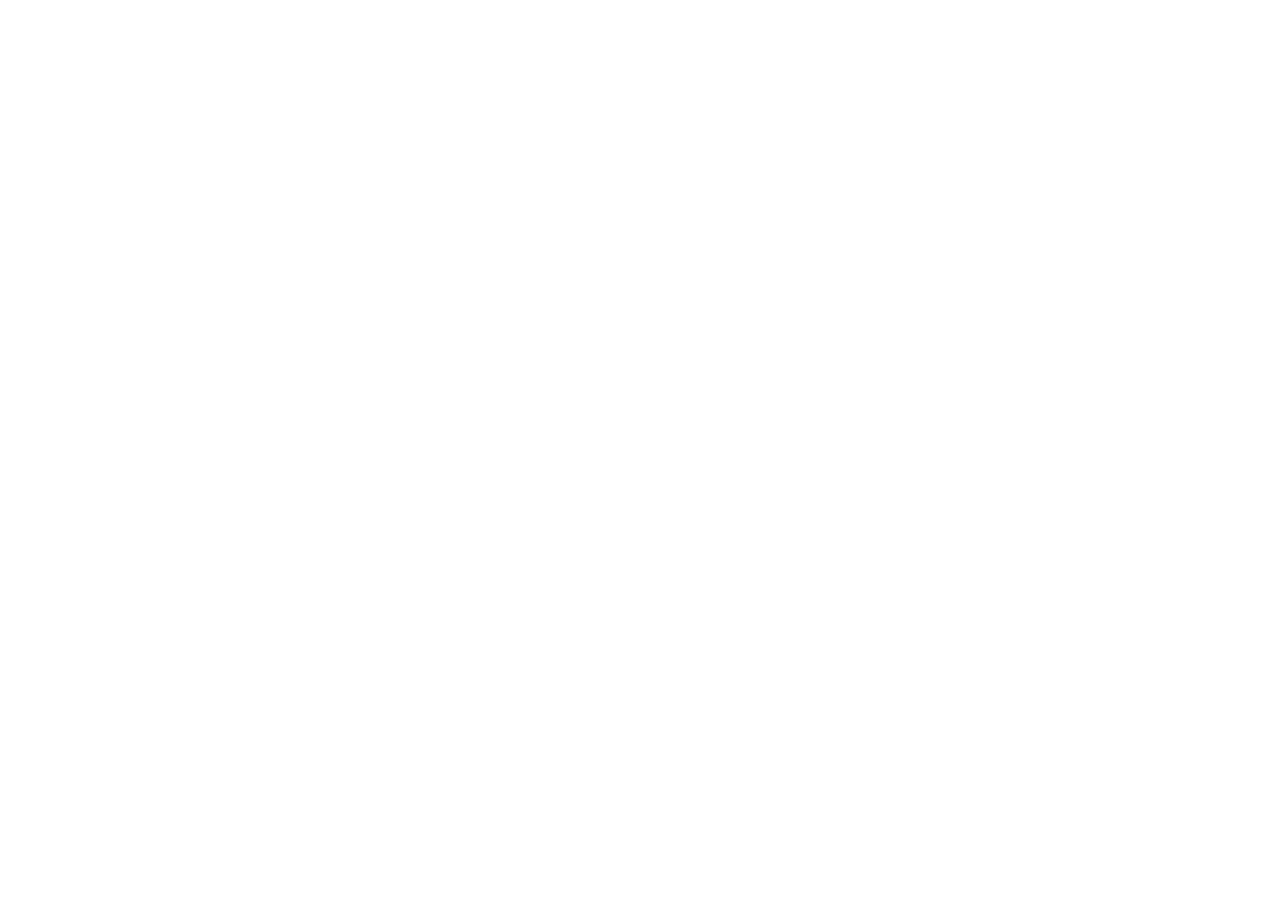
==== index.html @ 98d0793f "README.md edited" ====
<!DOCTYPE html>
<html lang="en">
<head>
    <meta charset="UTF-8">
    <meta name="viewport" content="width=device-width, initial-scale=1.0">
    <title>Document</title>
</head>
<body>
    
</body>
</html>
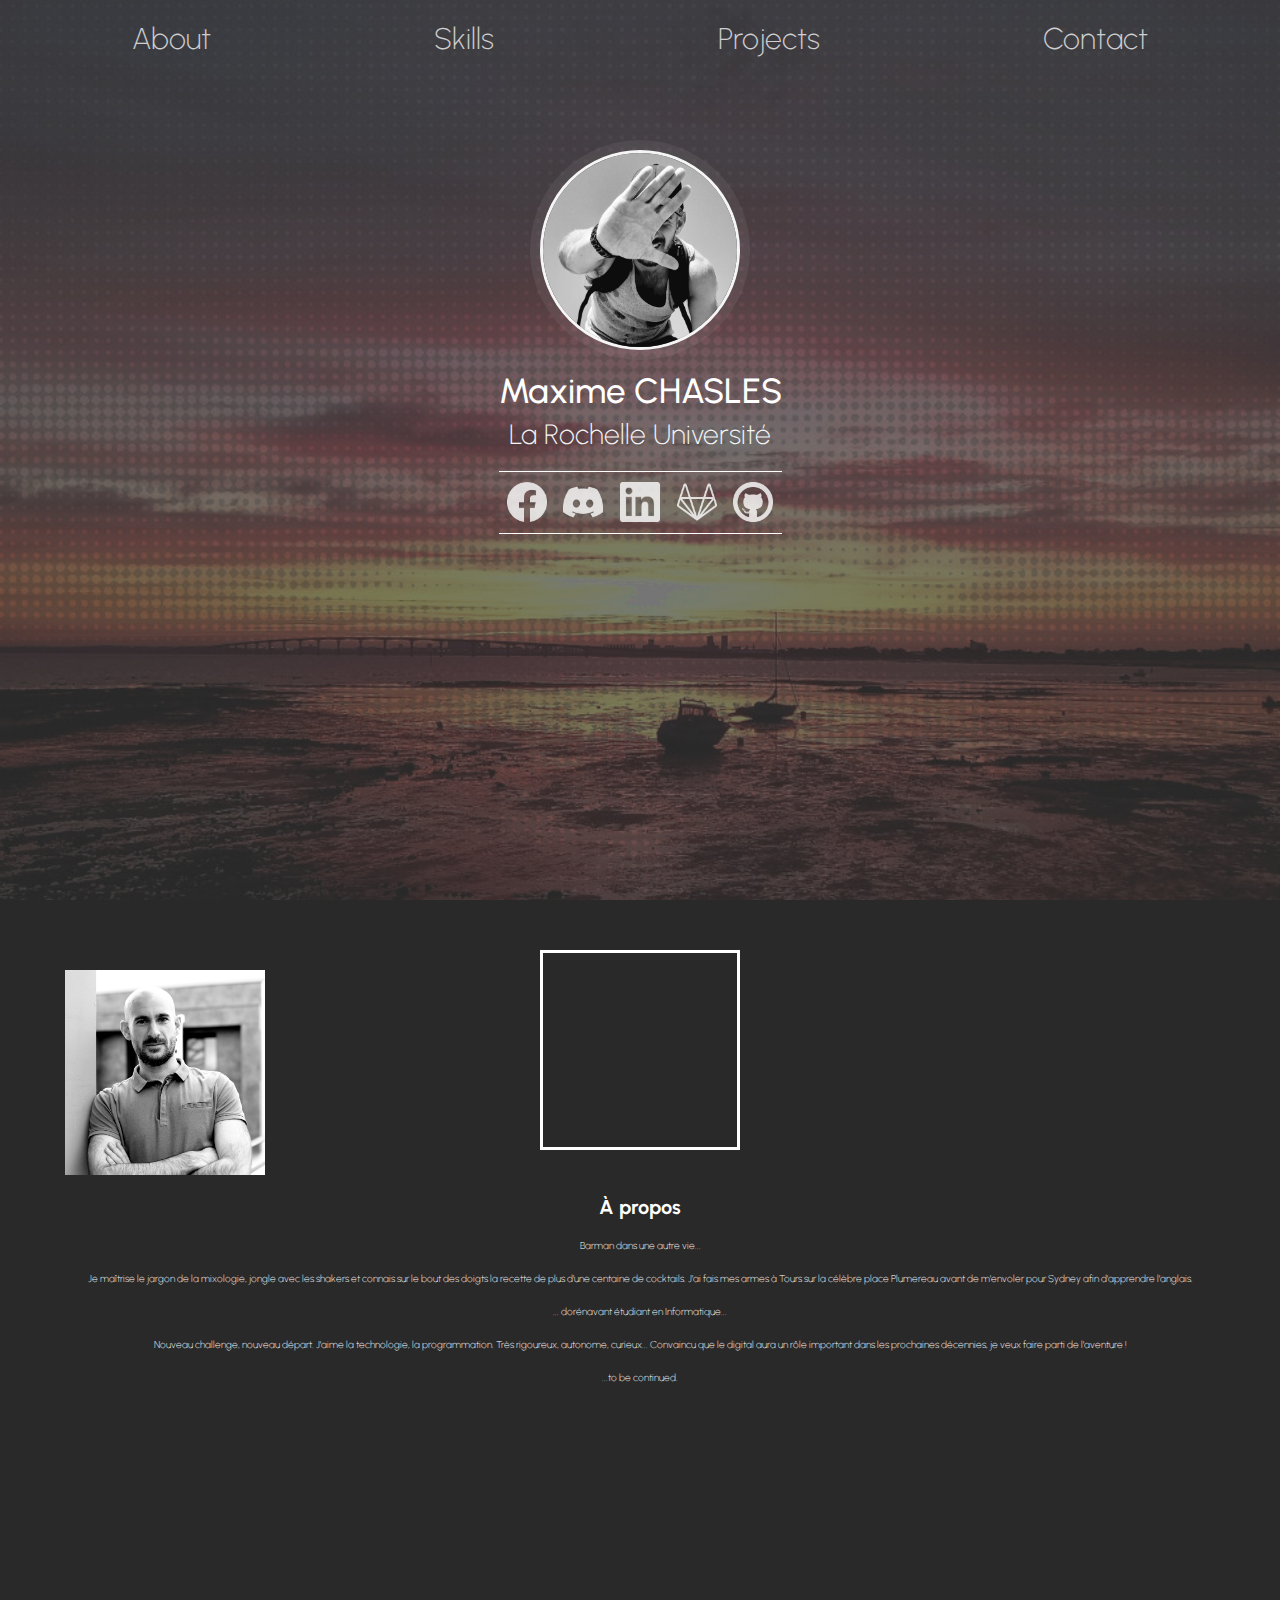
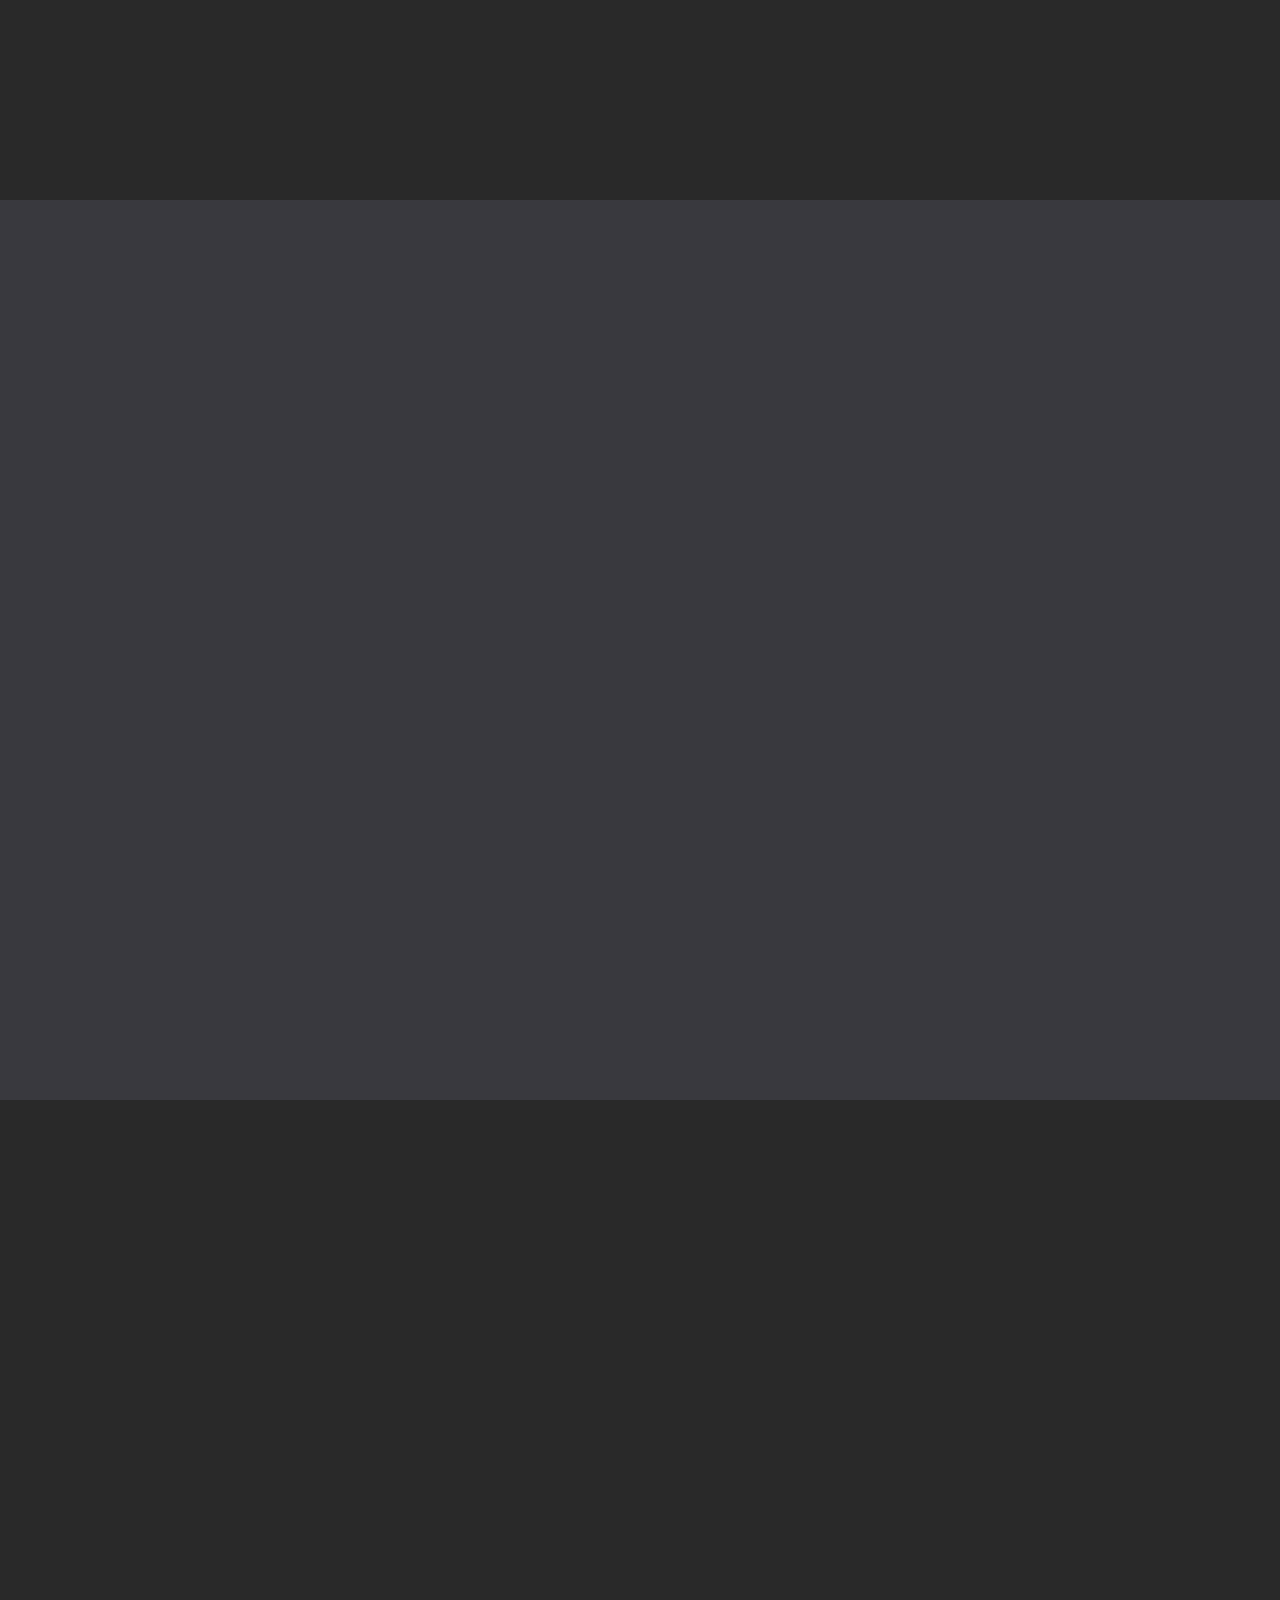
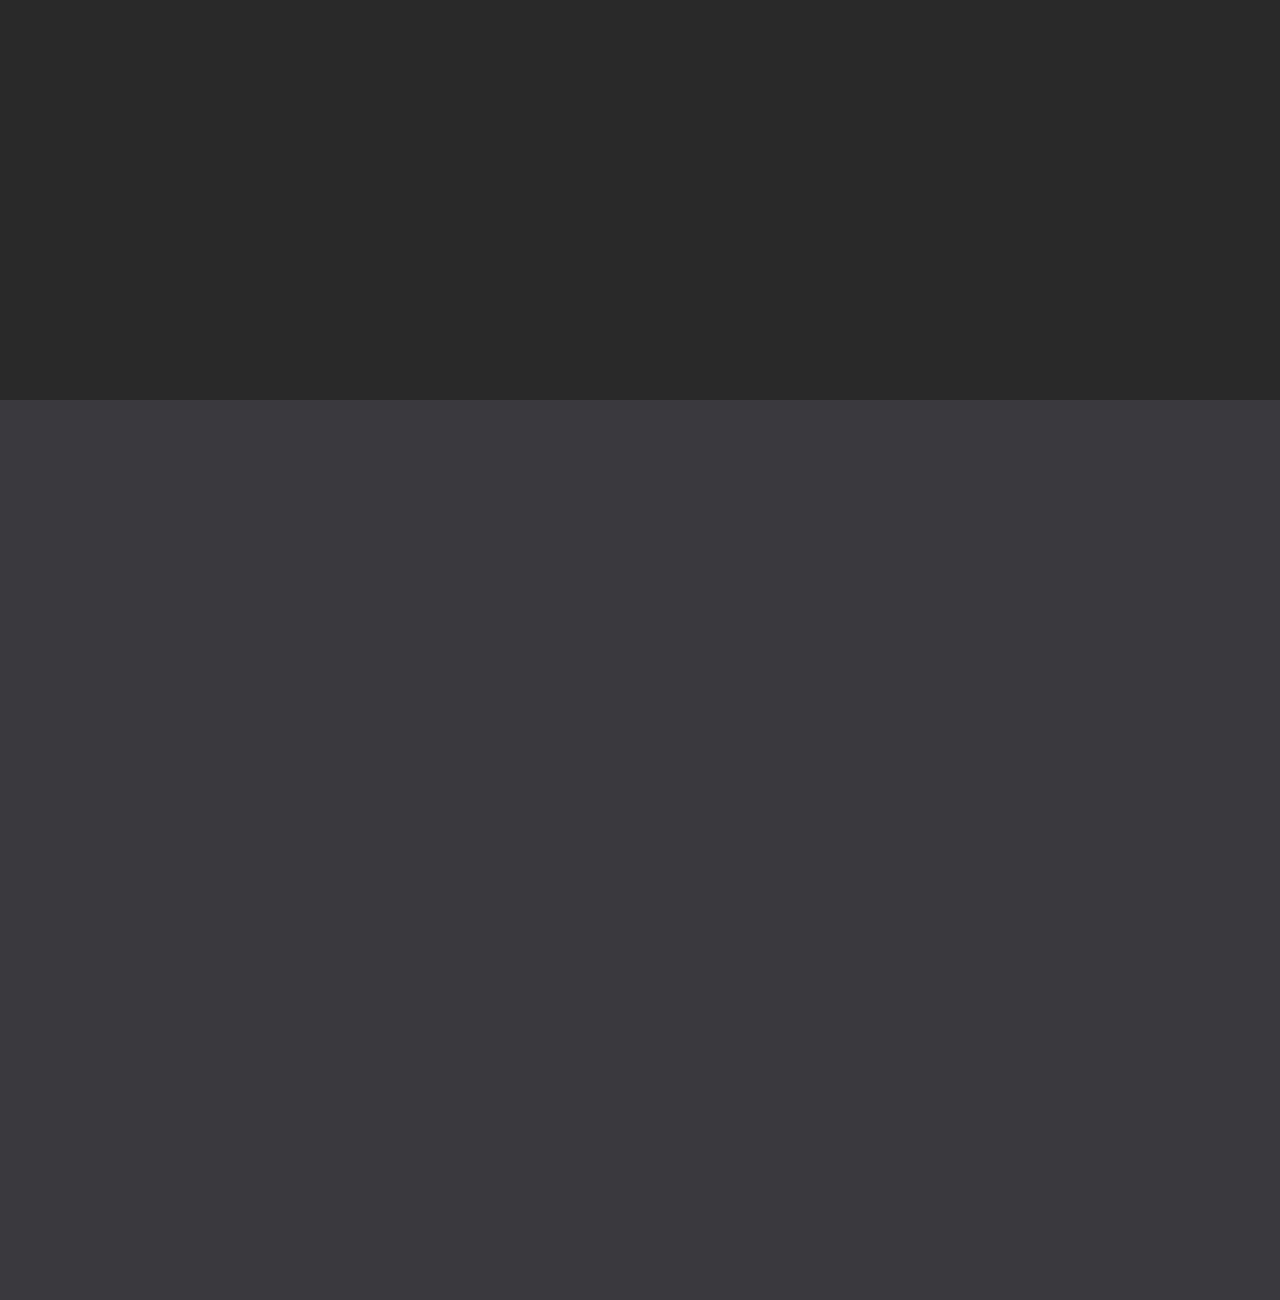
==== commit ca8cf010: "start building" ====
--- a/index.html
+++ b/index.html
@@ -3,9 +3,70 @@
 <head>
     <meta charset="UTF-8">
     <meta name="viewport" content="width=device-width, initial-scale=1.0">
-    <title>Document</title>
+    <title>Maxime Chasles</title>
+
+    <link rel="stylesheet" href="./css/main.css">
+    <link rel="stylesheet" href="./css/responsive.css">
+    <script src="./js/main.js" defer></script>
+
 </head>
 <body>
+
+    <nav class="main_menu">
+
+        <img class="burger" src="../img/jpg/menu_40dp_FILL0_wght200_GRAD200_opsz40.png" alt="">
+        <ul class="main_menu_links">
+            <li class="home"><a class="main_menu_link" href="/">Home</a></li>
+            <li><a class="main_menu_link" href="/">About</a></li>
+            <li><a class="main_menu_link" href="/">Skills</a></li>
+            <li><a class="main_menu_link" href="/">Projects</a></li>
+            <li><a class="main_menu_link" href="/">Contact</a></li>
+        </ul>
+
+    </nav>
+
+    <header id="cover" class="page">
+
+        <article class="my_card">
+            <img class="profile_img" src="./img/jpg/moutains.jpg" alt="">
+            <div class="my_card__body">
+                <h1 class="my_card__name">Maxime CHASLES</h1>
+                <h2 class="my_card__slogan" >La Rochelle Université</h2>
+                <ul class="my_card__links">
+                    <li><a class="my_card__link" href="/"><img src="./img/png/facebook.png" alt=""></a></li>
+                    <li><a class="my_card__link" href="/"><img src="./img/png/discord.png" alt=""></a></li>
+                    <li><a class="my_card__link" href="/"><img src="./img/png/linkedin.png" alt=""></a></li>
+                    <li><a class="my_card__link" href="/"><img src="./img/png/gitlab.png" alt=""></a></li>
+                    <li><a class="my_card__link" href="/"><img src="./img/png/github.png" alt=""></a></li>
+                </ul>
+            </div>
+        </article>
+
+    </header>
+
+    <main>
+        <section id="about" class="page">
+
+            <article class="about__body">
+                <div class="about__img-border"></div>
+                <img class="about_img" src="./img/jpg/portrait.jpg" alt="">
+                <h2 class="about__title">À propos</h2>
+                    <p class="about__bio">Barman dans une autre vie...</p>
+                    <p class="about__bio">Je maîtrise le jargon de la mixologie, jongle avec les shakers et connais sur le bout des doigts la recette de plus d'une centaine de cocktails. J'ai fais mes armes à Tours sur la célèbre place Plumereau avant de m'envoler pour Sydney afin d'apprendre l'anglais.</p>
+                    <p class="about__bio">... dorénavant étudiant en Informatique...</p>
+                    <p class="about__bio">Nouveau challenge, nouveau départ. J'aime la technologie, la programmation. Très rigoureux, autonome, curieux... Convaincu que le digital aura un rôle important dans les prochaines décennies, je veux faire parti de l'aventure !</p>
+                    <p class="about__bio">...to be continued.</p>
+                </article>
+
+
+        </section>
+        <section id="skills" class="page"></section>
+        <section id="projects" class="page"></section>
+        <section id="contact" class="page"></section>
+    </main>
+    <footer class="main_footer">
+
+    </footer>
     
 </body>
 </html>--- a/css/main.css
+++ b/css/main.css
@@ -0,0 +1,197 @@
+@import url('https://fonts.googleapis.com/css2?family=Outfit:wght@100..900&family=Yarndings+12&family=Urbanist:ital,wght@0,100..900;1,100..900&display=swap');
+
+
+
+/*** GENERAL RULES ***/
+
+:root {
+    --color-bg-1: #39393E;
+    --color-bg-2: #292929;
+
+    --color-3: #756A63;
+    --color-4: #714448;
+    --color-5: #754D3F;
+}
+
+*, ::before, ::after {
+    margin: 0;
+    padding: 0;
+    box-sizing: border-box;
+    font-size: 62.5%;
+}
+
+li {
+    list-style-type: none;
+}
+
+a {
+    text-decoration: none;
+}
+
+.page {
+    height: 100vh;
+    width: 100%;
+}
+
+.page:nth-child(2n) {
+    background-color: var(--color-bg-1);
+}
+
+.page:nth-child(2n + 1) {
+    background-color: var(--color-bg-2);
+}
+
+/*** MENU ***/
+
+.main_menu {
+    z-index: 4;
+    position: fixed;
+    top: 0;
+    width: 100%;
+}
+
+.burger {
+    display: block;
+    right: 2rem;
+    z-index: 5;
+    position: absolute;
+    width: 4rem;
+}
+
+.main_menu_links {  
+    display: flex;
+    align-items: center;
+    justify-content: center;
+    flex-direction: column;
+    transform: translateY(100%);
+    height: 100dvh;
+    background-color: #000000e4;
+}
+
+.main_menu_links li {
+    margin-bottom: 1.5rem;
+}
+
+.main_menu_link {
+    font-family: 'Urbanist';
+    font-size: 5rem;
+    font-weight: 300;
+    color: white;
+    padding: 0 1rem;  
+}
+
+
+
+/*** COVER ***/
+
+#cover {
+    background-image: url(../img/jpg/bg3.jpg);
+    background-repeat: no-repeat;
+    background-size: cover;
+    background-position: center;   
+}
+
+.my_card {
+    display: flex;
+    flex-direction: column;
+    align-items: center;
+    justify-content: center;
+    padding: 5rem 2rem;
+}
+
+.my_card__body {
+    display: flex;
+    flex-direction: column;
+    align-items: center;
+    padding: 2rem;
+}
+
+.profile_img {
+    width: 15rem;
+    border-radius: 50%;
+    border: 3px solid rgb(245, 245, 245);
+    outline: 10px solid rgba(255, 255, 255, 0.063) ; 
+}
+
+.my_card__name {
+    font-family: 'Urbanist';
+    font-size: 2.5rem;
+    font-weight: 500;
+    color: white;
+    margin-bottom: 0.5rem;
+}
+
+.my_card__slogan {
+    font-family: 'Urbanist';
+    font-size: 2rem;
+    font-weight: 200;
+    color: rgb(245, 245, 245);
+
+}
+
+.my_card__links {
+    z-index: 0;
+    display: flex;
+    justify-content: space-around;
+    width: 100%;
+    border-top: 1px solid white;
+    border-bottom: 1px solid white;
+    margin: 2rem;
+    padding: 1rem 0;
+}
+
+.my_card__link img {
+    height: 3rem;
+    width: 3rem;
+    transition: all 0.3s ease-in-out;
+    opacity: 0.8;
+}
+
+.my_card__link img:hover {
+    transform: scale(1.2);
+    opacity: 1;
+    transition: all 0.3s ease-in-out;
+}
+
+/*** ABOUT ***/
+
+.about__body {
+    display: flex;
+    flex-direction: column;
+    align-items: center;
+    position: relative;
+    width: 100%;
+    padding: 5rem 3rem;
+    max-height: 100vh;
+}
+
+.about_img {
+    z-index: 1;
+    width: 20rem;
+    margin: 2rem 0 2rem 3.5rem;
+    align-self: flex-start;
+}
+
+.about__img-border {
+    position: absolute;
+    width: 20rem;
+    height: 20rem;
+    border: 3px solid white;
+}
+
+.about__title {
+    color: white;
+    font-family: 'Urbanist';
+    font-size: 2rem;
+    margin-bottom: 2rem;
+   
+}
+
+.about__bio {
+    color: white;
+    font-family: 'Urbanist';
+    font-size: 1rem;
+    font-weight: 200;
+    text-align: justify;
+    margin-bottom: 2rem;
+}--- a/css/responsive.css
+++ b/css/responsive.css
@@ -0,0 +1,118 @@
+/**
+ * Mobile M
+ */
+@media screen and (min-width: 375px) {
+    
+}
+
+/**
+ * Tablette
+ */
+@media screen and (min-width: 768px) {
+
+    /** MENU **/
+
+    .burger {
+        /* right: 2.5rem;
+        width: 5rem; */
+        display: none;
+    }
+
+    .main_menu_link {
+        /* font-size: 6rem; */
+        font-size: 3rem;
+    }
+
+    /** COVER **/
+
+    .profile_img {
+        width: 17.5rem;
+    }
+
+    .my_card__name {
+        font-size: 3rem;
+    }
+
+    .my_card__slogan {
+        font-size: 2.4rem;
+    }
+
+    .my_card__link img {
+        height: 3.5rem;
+        width: 3.5rem;
+    }
+}
+
+/**
+ * Ordinateur portable
+ */
+@media screen and (min-width: 1024px) {
+
+    /** MENU **/
+
+    .main_menu {
+        position: absolute;
+    }
+
+    .burger {
+        /* right: 3rem;
+        width: 6rem; */
+        display: none;
+    }
+
+    .main_menu_links { 
+        transform: translateY(0%);
+        justify-content: space-around;
+        flex-direction: row;
+        height: unset;
+        background-color: transparent;
+        margin: 2rem;
+    }
+
+    .main_menu_links li {
+
+    }
+
+    .main_menu_links .home {
+        display: none;
+    }
+
+    .main_menu_link {
+        /* font-size: 7.5rem; */
+        border-bottom: 1px solid rgba(255, 255, 255, 0);
+        font-weight: 200;
+        opacity: 0.75;
+        font-size: 3rem;
+        transition: all ease-in-out 0.2s;
+    }
+
+    .main_menu_link:hover {
+        border-bottom: 1px solid white;
+
+        opacity: 1;
+        transition: all ease-in-out 0.2s;
+    }
+
+    /** COVER **/
+
+    .my_card {
+        padding: 15rem 2rem;
+    }
+
+    .profile_img {
+        width: 20rem;
+    }
+
+    .my_card__name {
+        font-size: 3.5rem;
+    }
+
+    .my_card__slogan {
+        font-size: 2.8rem;
+    }
+    
+    .my_card__link img {
+        height: 4rem;
+        width: 4rem;
+    }
+}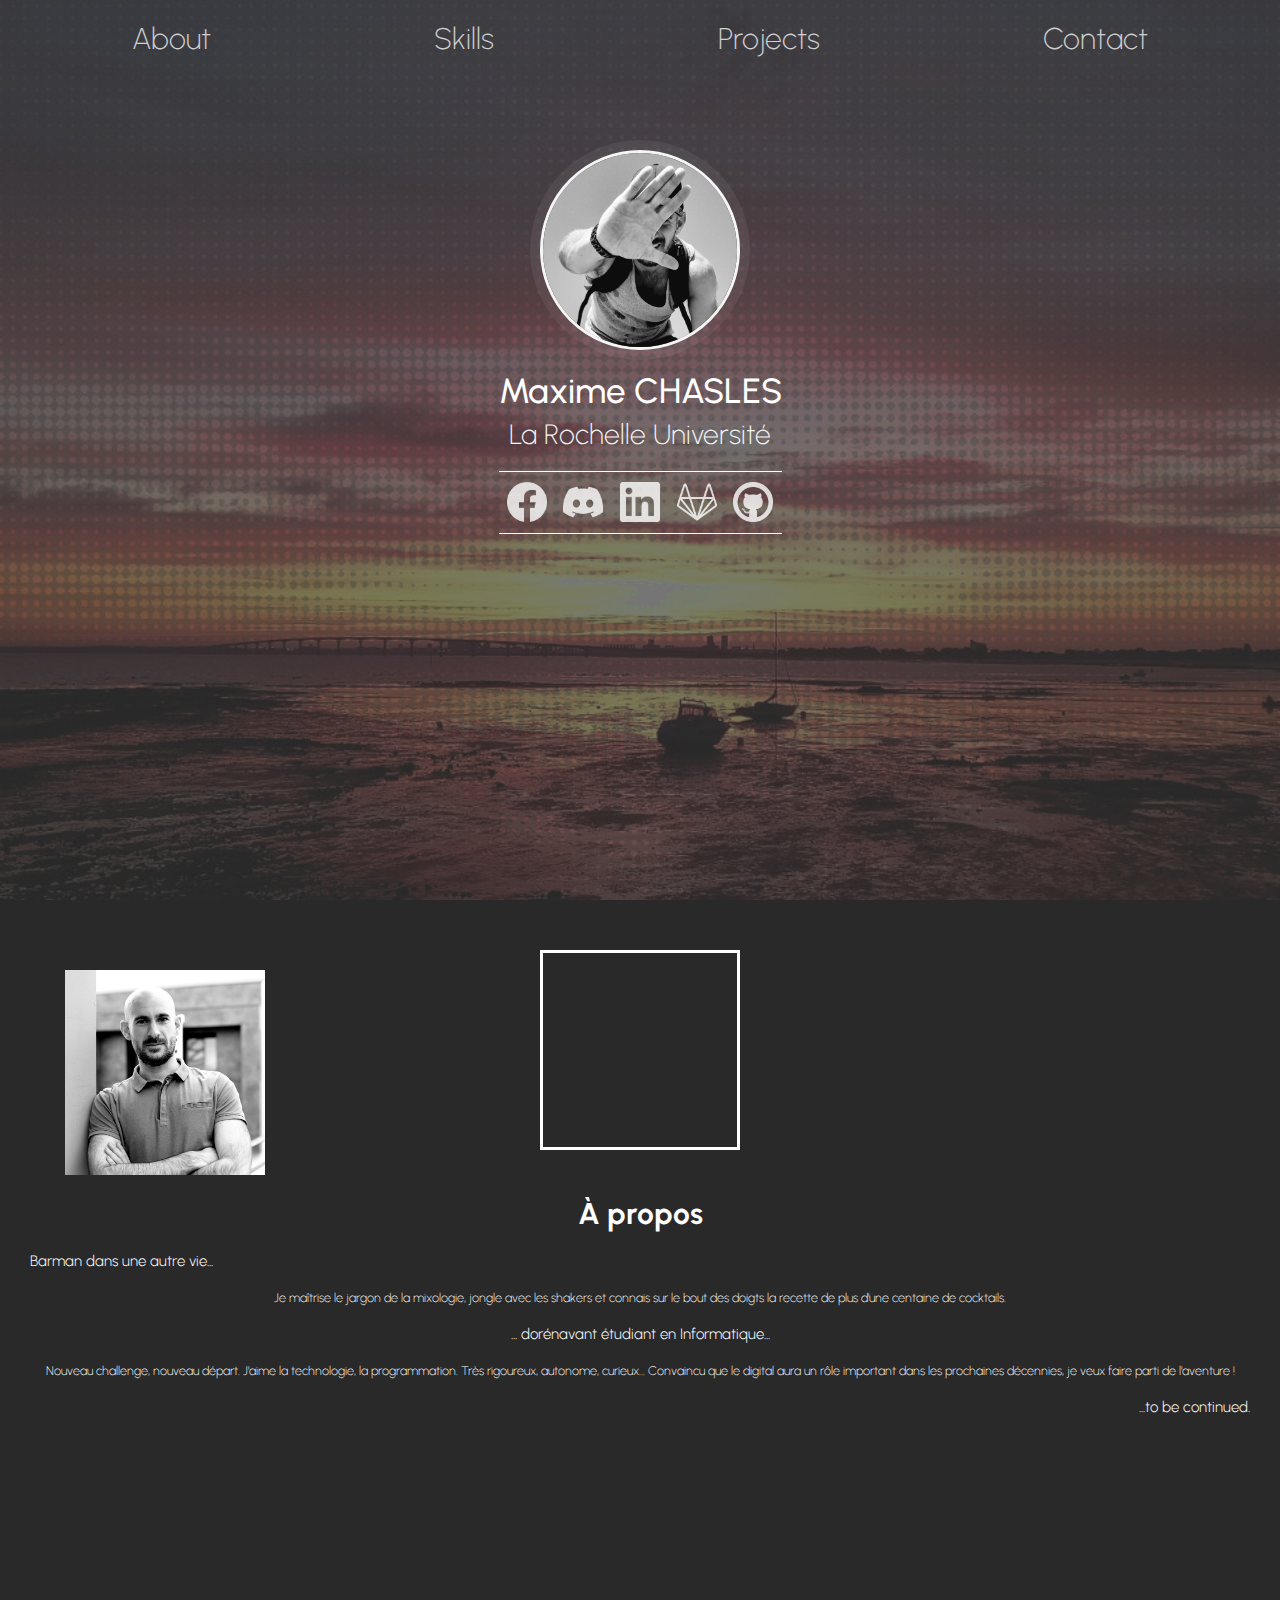
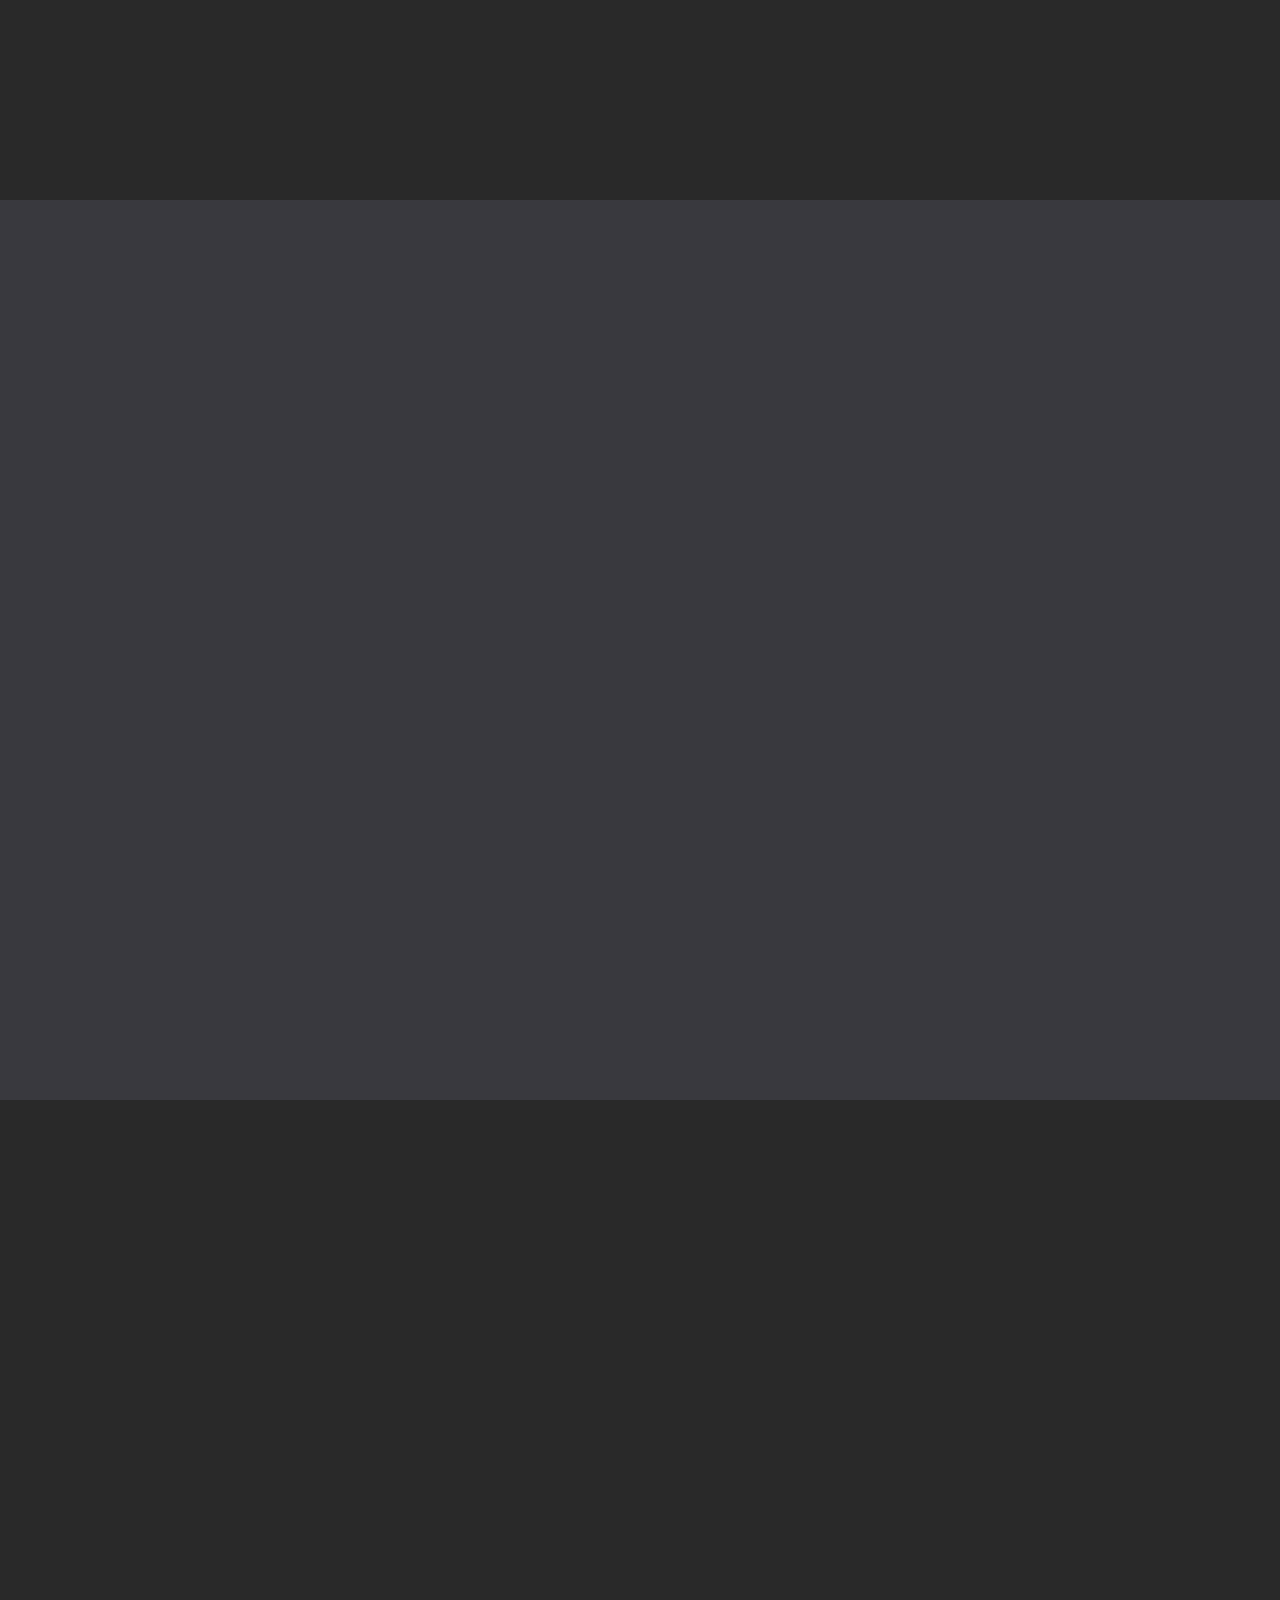
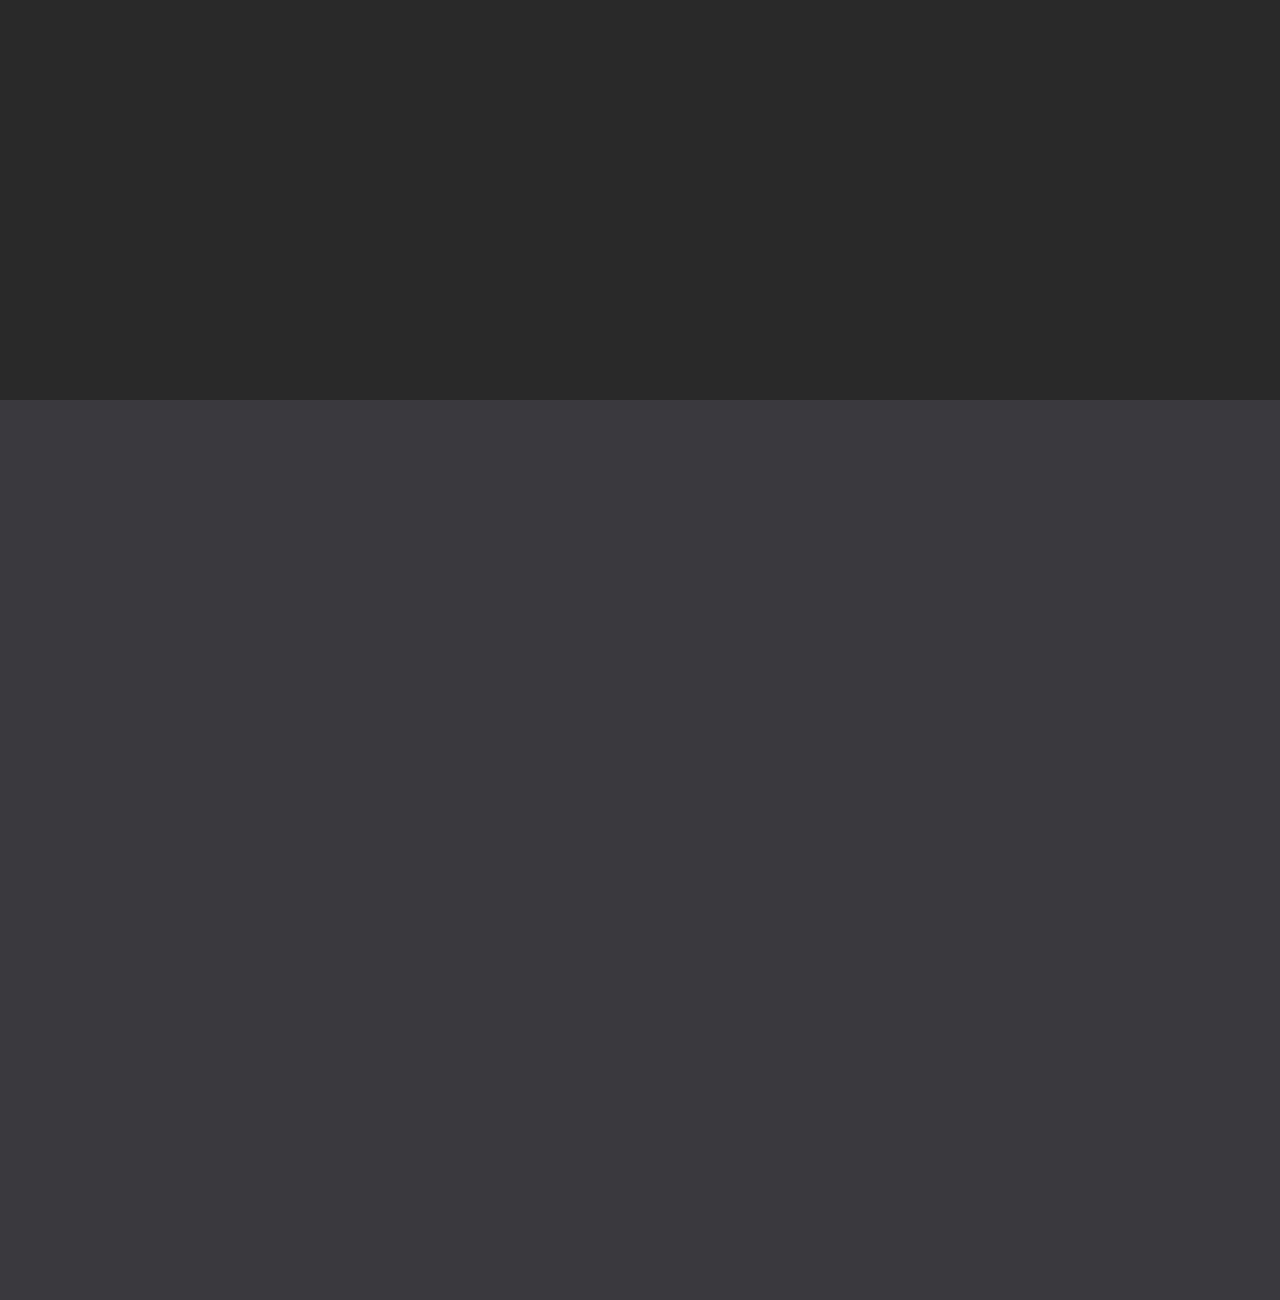
==== commit b7d7d119: "mobile --about" ====
--- a/index.html
+++ b/index.html
@@ -51,11 +51,11 @@
                 <div class="about__img-border"></div>
                 <img class="about_img" src="./img/jpg/portrait.jpg" alt="">
                 <h2 class="about__title">À propos</h2>
-                    <p class="about__bio">Barman dans une autre vie...</p>
-                    <p class="about__bio">Je maîtrise le jargon de la mixologie, jongle avec les shakers et connais sur le bout des doigts la recette de plus d'une centaine de cocktails. J'ai fais mes armes à Tours sur la célèbre place Plumereau avant de m'envoler pour Sydney afin d'apprendre l'anglais.</p>
-                    <p class="about__bio">... dorénavant étudiant en Informatique...</p>
+                    <p class="about__bio accent txt-left">Barman dans une autre vie...</p>
+                    <p class="about__bio">Je maîtrise le jargon de la mixologie, jongle avec les shakers et connais sur le bout des doigts la recette de plus d'une centaine de cocktails.</p>
+                    <p class="about__bio accent">... dorénavant étudiant en Informatique...</p>
                     <p class="about__bio">Nouveau challenge, nouveau départ. J'aime la technologie, la programmation. Très rigoureux, autonome, curieux... Convaincu que le digital aura un rôle important dans les prochaines décennies, je veux faire parti de l'aventure !</p>
-                    <p class="about__bio">...to be continued.</p>
+                    <p class="about__bio accent txt-right">...to be continued.</p>
                 </article>
 
 
--- a/css/main.css
+++ b/css/main.css
@@ -31,6 +31,7 @@
 .page {
     height: 100vh;
     width: 100%;
+    overflow: hidden;
 }
 
 .page:nth-child(2n) {
@@ -40,6 +41,8 @@
 .page:nth-child(2n + 1) {
     background-color: var(--color-bg-2);
 }
+
+
 
 /*** MENU ***/
 
@@ -162,7 +165,8 @@
     position: relative;
     width: 100%;
     padding: 5rem 3rem;
-    max-height: 100vh;
+    height: 100%;
+   
 }
 
 .about_img {
@@ -182,7 +186,7 @@
 .about__title {
     color: white;
     font-family: 'Urbanist';
-    font-size: 2rem;
+    font-size: 3rem;
     margin-bottom: 2rem;
    
 }
@@ -190,8 +194,23 @@
 .about__bio {
     color: white;
     font-family: 'Urbanist';
-    font-size: 1rem;
+    font-size: 1.25rem;
     font-weight: 200;
     text-align: justify;
     margin-bottom: 2rem;
-}+}
+
+.about__bio.accent {
+    font-size: 1.5rem;
+    font-weight: 300;
+
+}
+
+.about__bio.txt-left {
+    align-self: flex-start;
+}
+
+.about__bio.txt-right {
+    align-self: flex-end;
+}
+
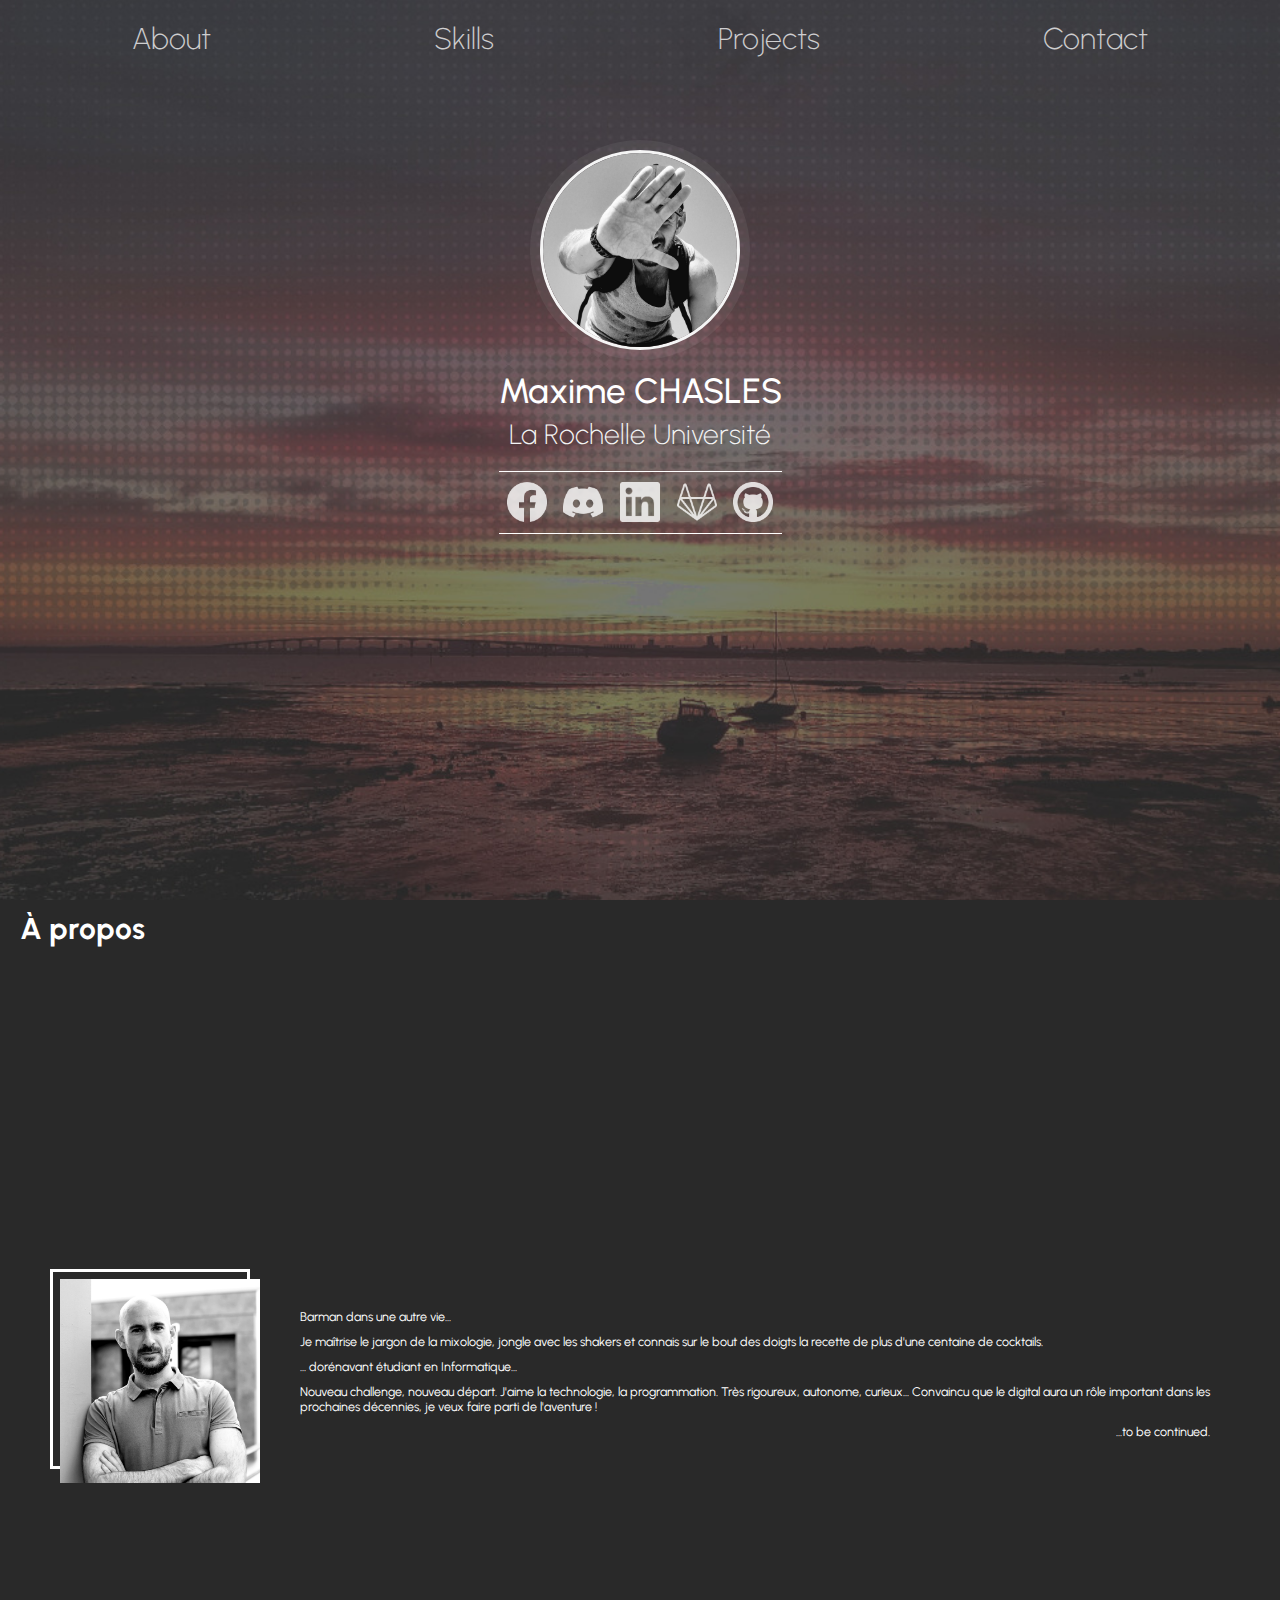
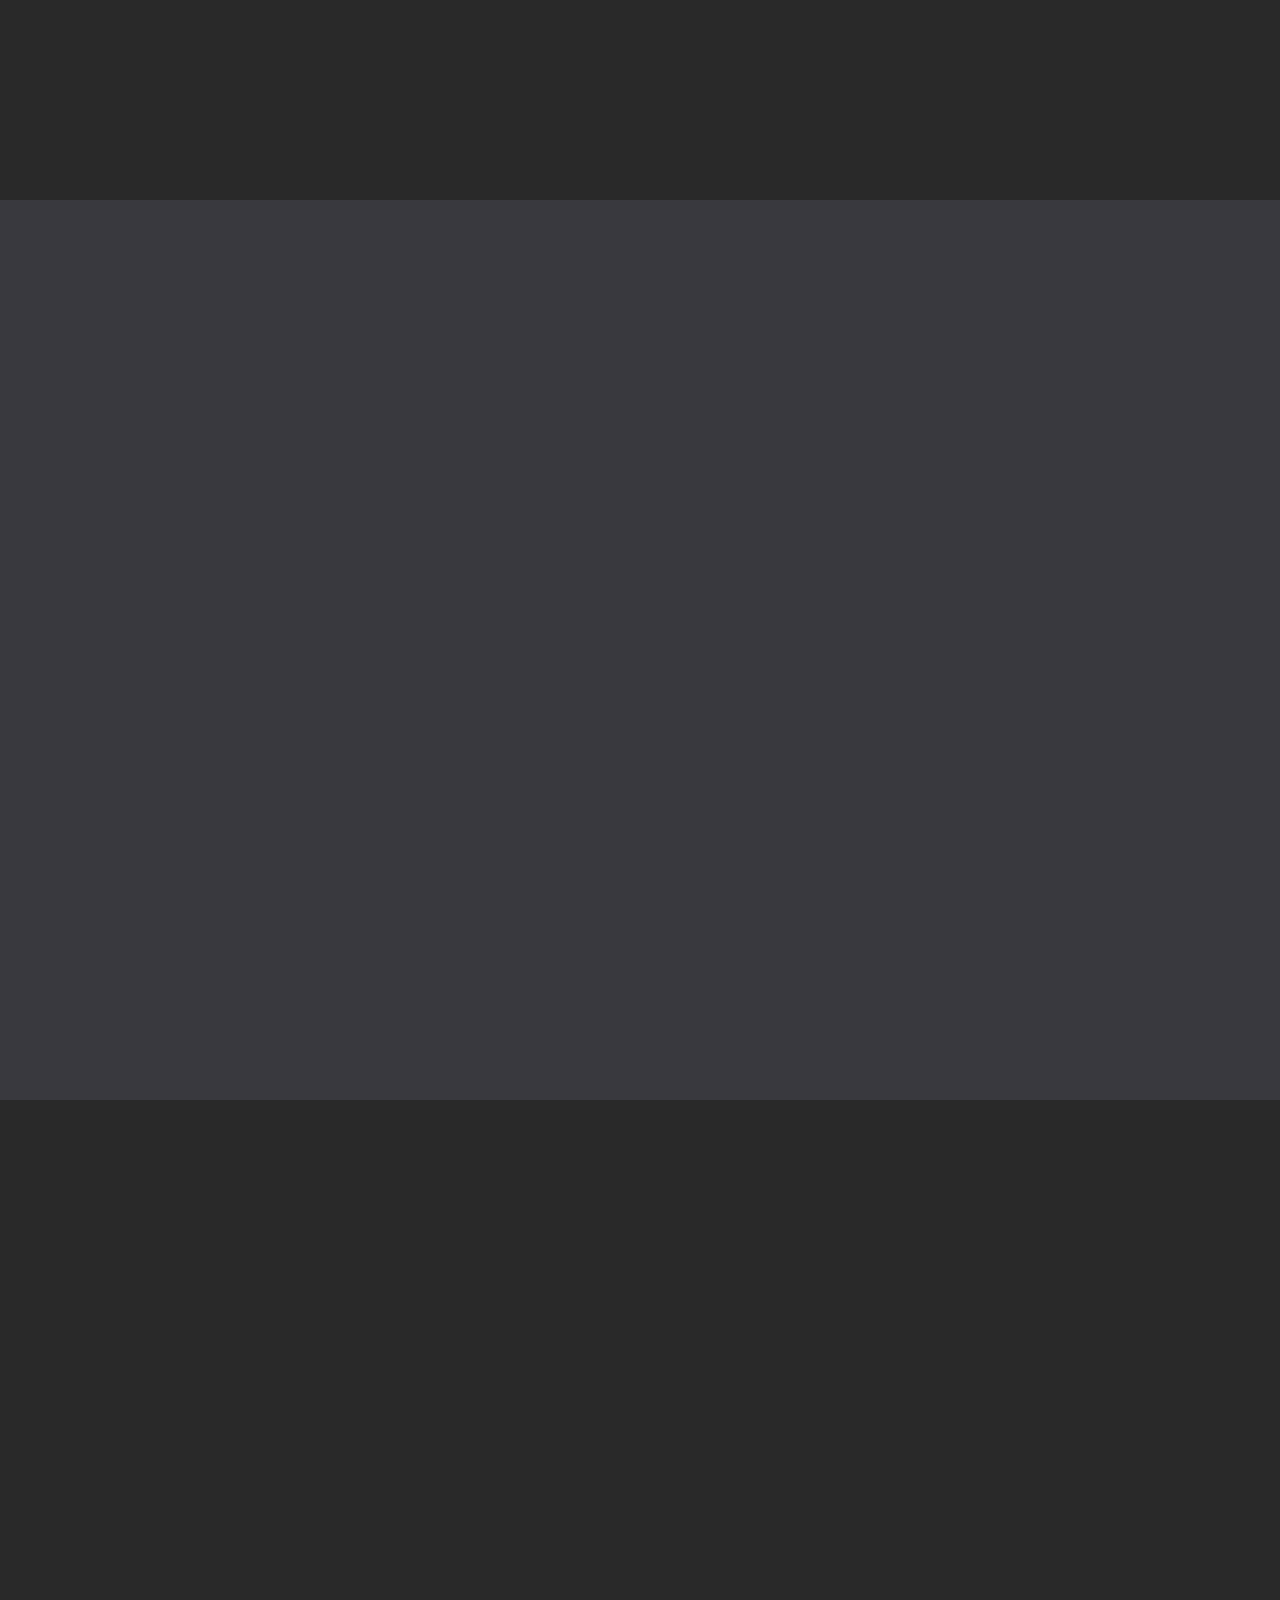
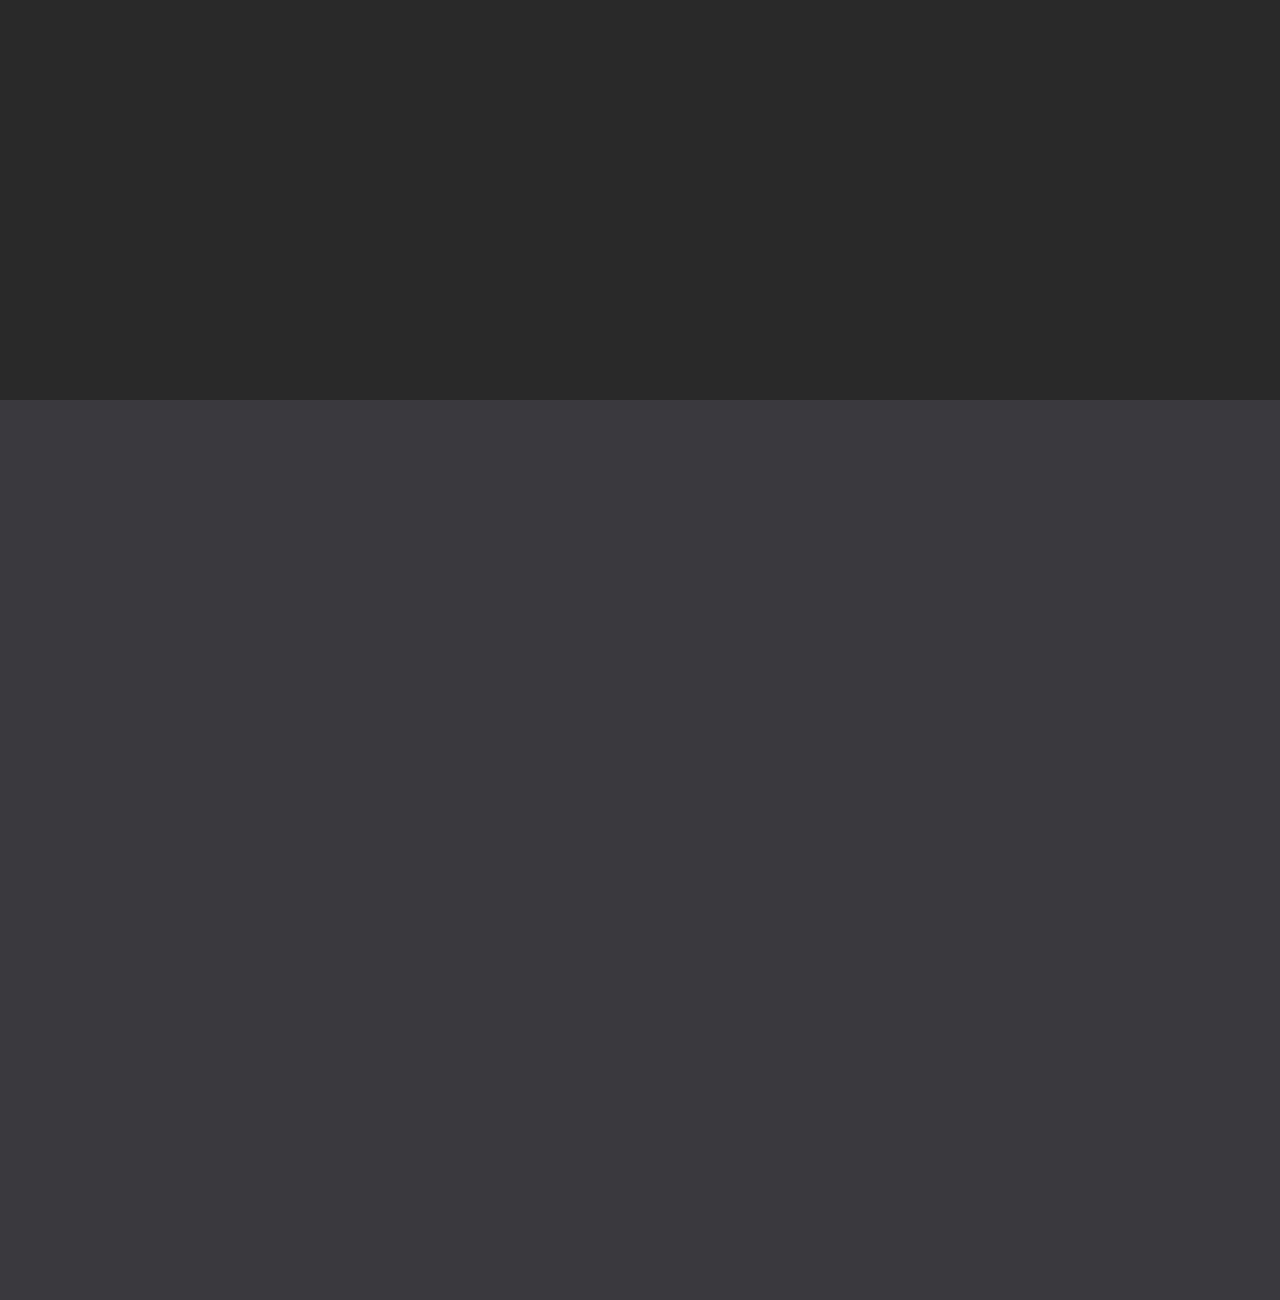
==== commit 548a7958: "responsive mobile about" ====
--- a/index.html
+++ b/index.html
@@ -47,15 +47,23 @@
     <main>
         <section id="about" class="page">
 
-            <article class="about__body">
-                <div class="about__img-border"></div>
-                <img class="about_img" src="./img/jpg/portrait.jpg" alt="">
+            <article class="about">
                 <h2 class="about__title">À propos</h2>
-                    <p class="about__bio accent txt-left">Barman dans une autre vie...</p>
-                    <p class="about__bio">Je maîtrise le jargon de la mixologie, jongle avec les shakers et connais sur le bout des doigts la recette de plus d'une centaine de cocktails.</p>
-                    <p class="about__bio accent">... dorénavant étudiant en Informatique...</p>
-                    <p class="about__bio">Nouveau challenge, nouveau départ. J'aime la technologie, la programmation. Très rigoureux, autonome, curieux... Convaincu que le digital aura un rôle important dans les prochaines décennies, je veux faire parti de l'aventure !</p>
-                    <p class="about__bio accent txt-right">...to be continued.</p>
+                <div class="about__body">
+                    <div class="about__img">
+                        <div class="about__img-border"></div>
+                        <img class="about__img-content" src="./img/jpg/portrait.jpg" alt="">
+                    </div>
+                    
+                    <div class="about__bios">
+                        <p class="about__bio accent txt-left">Barman dans une autre vie...</p>
+                        <p class="about__bio">Je maîtrise le jargon de la mixologie, jongle avec les shakers et connais sur le bout des doigts la recette de plus d'une centaine de cocktails.</p>
+                        <p class="about__bio accent">... dorénavant étudiant en Informatique...</p>
+                        <p class="about__bio">Nouveau challenge, nouveau départ. J'aime la technologie, la programmation. Très rigoureux, autonome, curieux... Convaincu que le digital aura un rôle important dans les prochaines décennies, je veux faire parti de l'aventure !</p>
+                        <p class="about__bio accent txt-right">...to be continued.</p>
+                    </div>
+                </div>
+                
                 </article>
 
 
--- a/css/main.css
+++ b/css/main.css
@@ -55,6 +55,7 @@
 
 .burger {
     display: block;
+    top: 1rem;
     right: 2rem;
     z-index: 5;
     position: absolute;
@@ -158,59 +159,86 @@
 
 /*** ABOUT ***/
 
+.about {
+    display: flex;
+    flex-direction: column;
+    height: 100%;
+    padding: 1rem 2rem;
+}
+
 .about__body {
     display: flex;
     flex-direction: column;
     align-items: center;
+    gap: 3rem;
+    height: 100%;
+    padding: 3rem;
+}
+
+.about__title {
+    font-family: 'Urbanist';
+    font-size: 3rem;
+    color: white;
+}
+
+.about__img {
     position: relative;
-    width: 100%;
-    padding: 5rem 3rem;
-    height: 100%;
-   
-}
-
-.about_img {
-    z-index: 1;
-    width: 20rem;
-    margin: 2rem 0 2rem 3.5rem;
-    align-self: flex-start;
+    max-width: 20rem;
+    min-width: 20rem;
+    min-height: 20rem;
+    max-height: 20rem;
+}
+
+.about__img-content {
+    position: absolute;
+    top: 1rem;
+    left: 1rem;
+    width: 100%;
 }
 
 .about__img-border {
     position: absolute;
-    width: 20rem;
+    border: 3px solid white;
+    width: 100%;
     height: 20rem;
-    border: 3px solid white;
-}
-
-.about__title {
-    color: white;
-    font-family: 'Urbanist';
-    font-size: 3rem;
-    margin-bottom: 2rem;
-   
+}
+
+.about__bios {
+    margin-top: 2rem;
+    padding: 0 2rem;
+
 }
 
 .about__bio {
-    color: white;
-    font-family: 'Urbanist';
+    font-family: 'Urbanist';
+    color: white;
     font-size: 1.25rem;
-    font-weight: 200;
+    margin-bottom: 1rem;
     text-align: justify;
-    margin-bottom: 2rem;
 }
 
 .about__bio.accent {
-    font-size: 1.5rem;
-    font-weight: 300;
-
-}
-
-.about__bio.txt-left {
-    align-self: flex-start;
+
 }
 
 .about__bio.txt-right {
-    align-self: flex-end;
-}
-
+    text-align: right;
+
+}
+
+
+
+
+
+
+
+
+
+
+
+
+
+
+
+
+
--- a/css/responsive.css
+++ b/css/responsive.css
@@ -3,6 +3,18 @@
  */
 @media screen and (min-width: 375px) {
     
+}
+
+@media screen and (orientation: landscape) {
+    .about__body {
+        
+        flex-direction: row;
+    }
+
+    .about__img {
+        max-width: 30rem;
+        max-height: 30rem;
+    }
 }
 
 /**
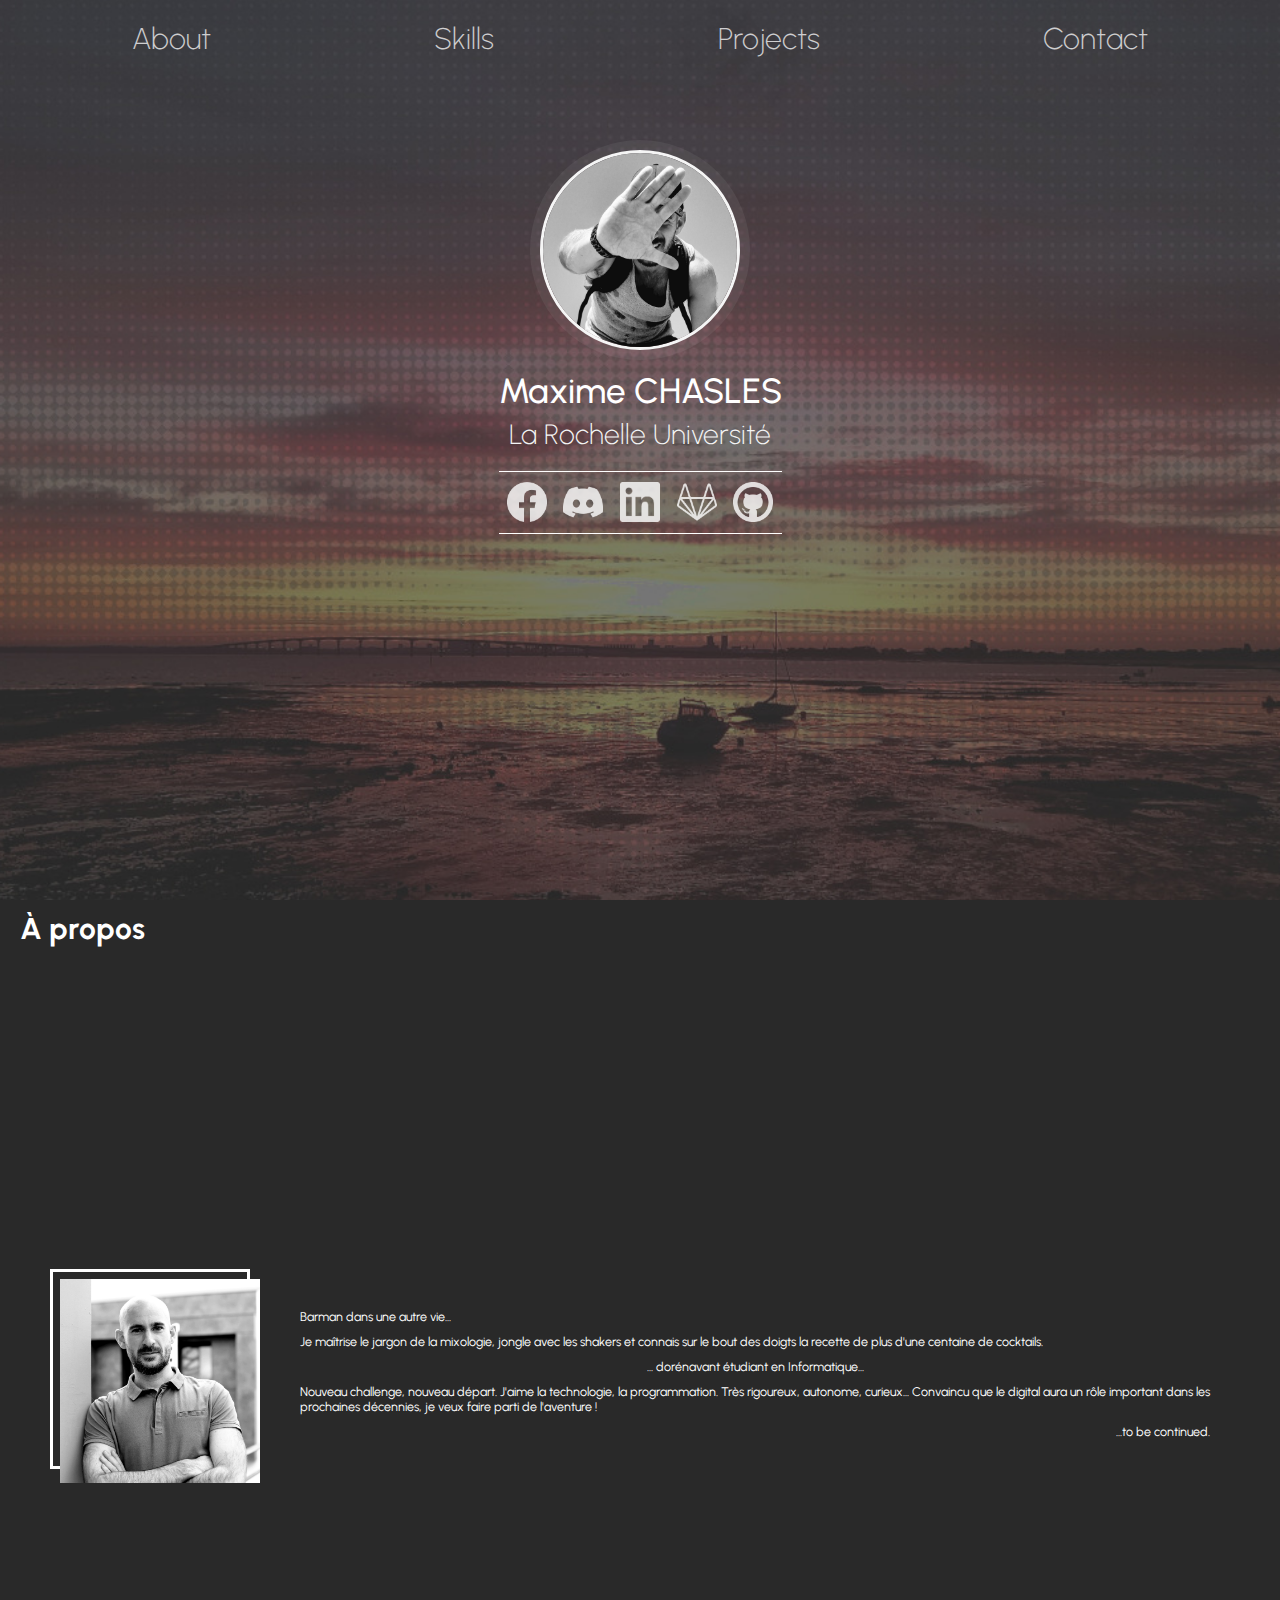
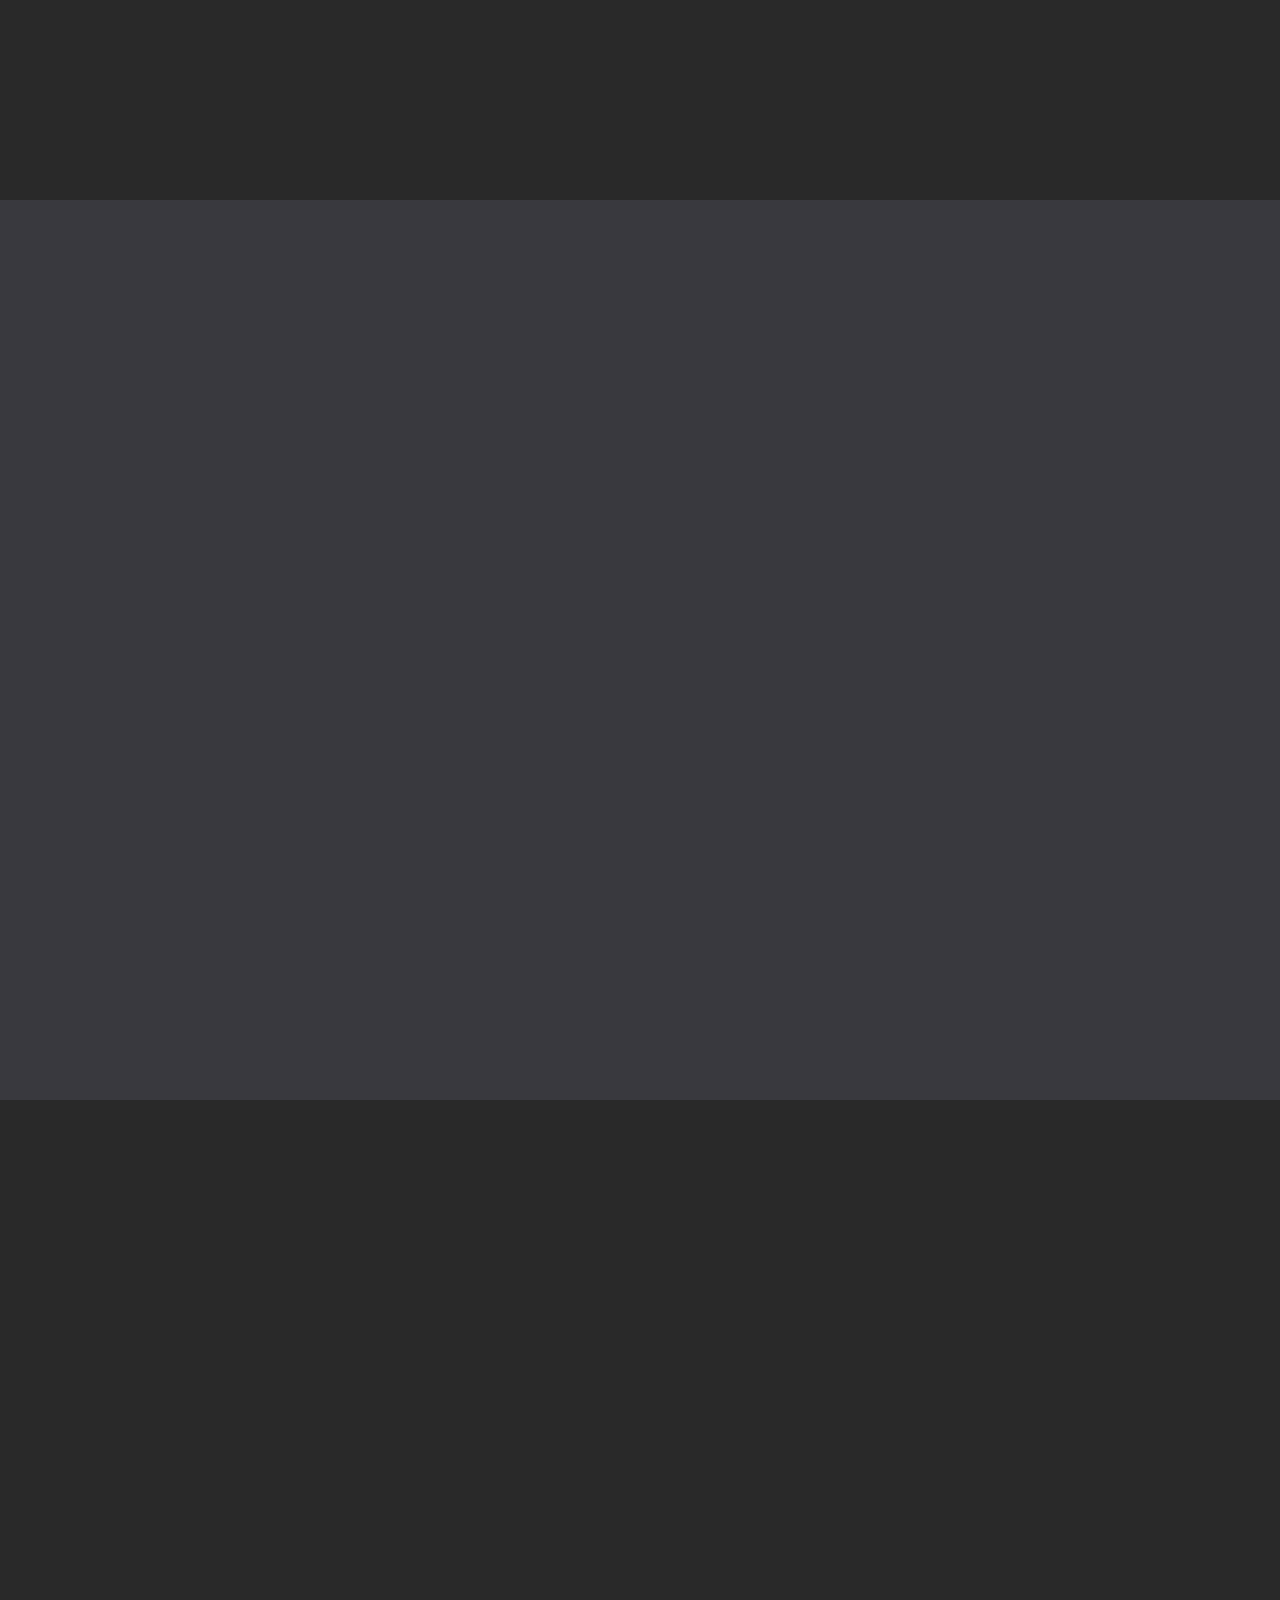
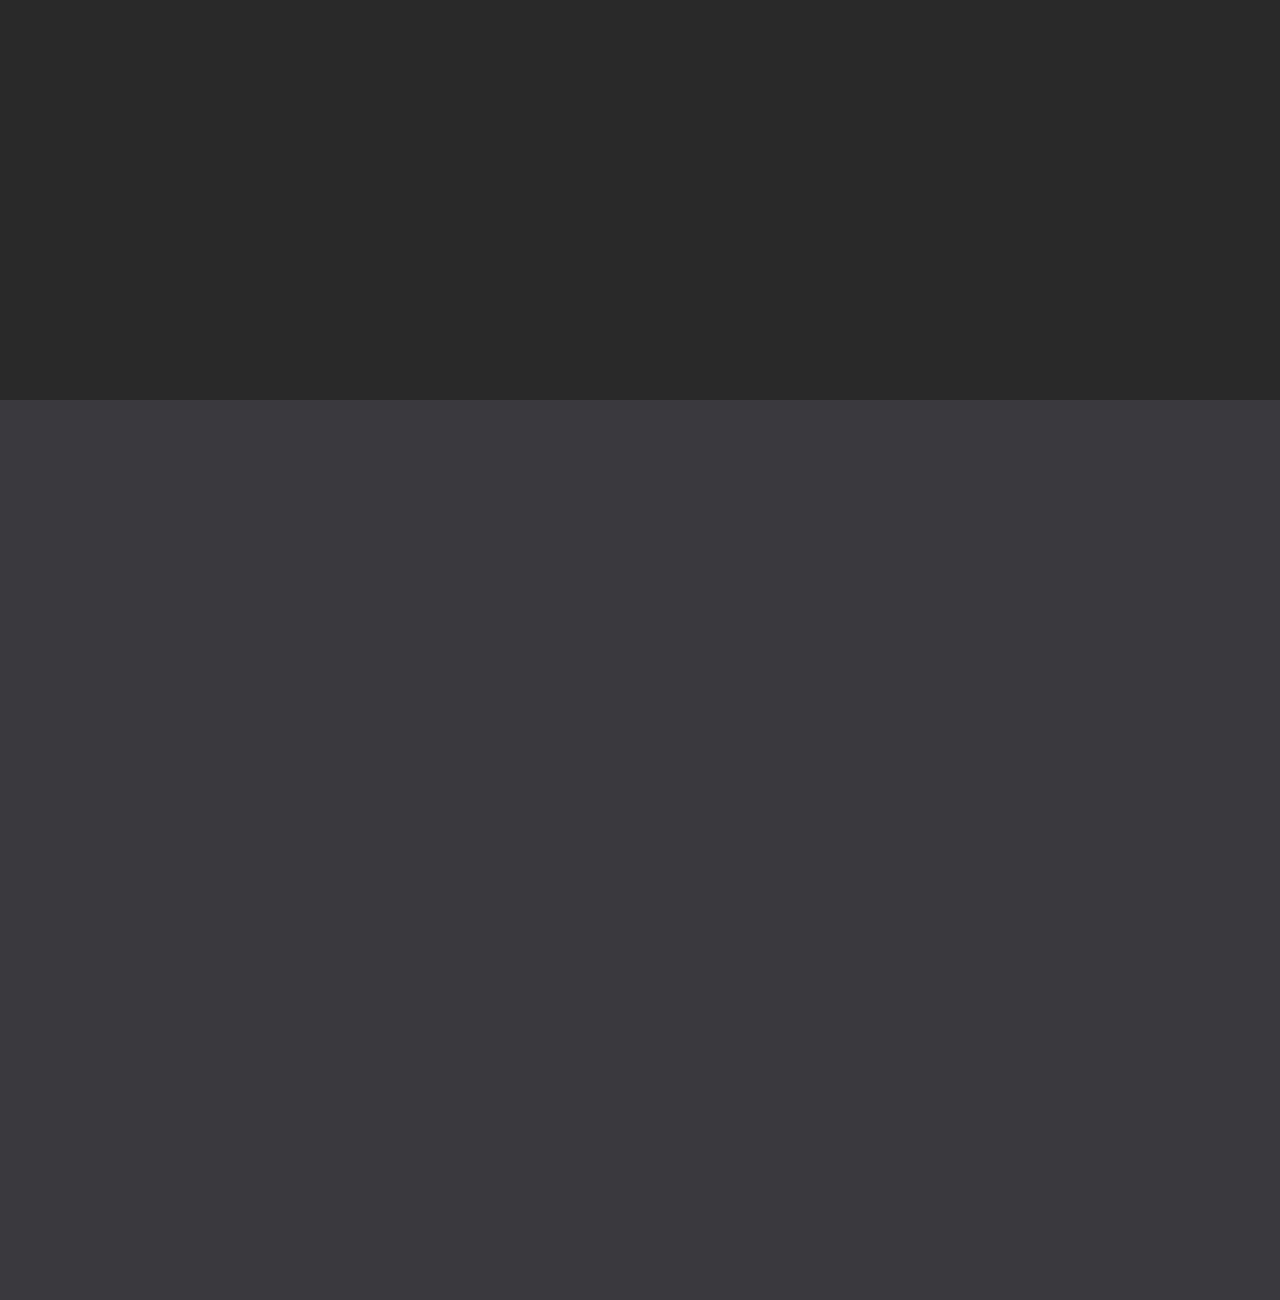
==== commit 09879e7f: "start UX" ====
--- a/index.html
+++ b/index.html
@@ -56,11 +56,11 @@
                     </div>
                     
                     <div class="about__bios">
-                        <p class="about__bio accent txt-left">Barman dans une autre vie...</p>
+                        <p class="about__bio txt-left">Barman dans une autre vie...</p>
                         <p class="about__bio">Je maîtrise le jargon de la mixologie, jongle avec les shakers et connais sur le bout des doigts la recette de plus d'une centaine de cocktails.</p>
-                        <p class="about__bio accent">... dorénavant étudiant en Informatique...</p>
+                        <p class="about__bio txt-center">... dorénavant étudiant en Informatique...</p>
                         <p class="about__bio">Nouveau challenge, nouveau départ. J'aime la technologie, la programmation. Très rigoureux, autonome, curieux... Convaincu que le digital aura un rôle important dans les prochaines décennies, je veux faire parti de l'aventure !</p>
-                        <p class="about__bio accent txt-right">...to be continued.</p>
+                        <p class="about__bio txt-right">...to be continued.</p>
                     </div>
                 </div>
                 
@@ -68,7 +68,11 @@
 
 
         </section>
-        <section id="skills" class="page"></section>
+        <section id="skills" class="page">
+
+            
+
+        </section>
         <section id="projects" class="page"></section>
         <section id="contact" class="page"></section>
     </main>
--- a/css/main.css
+++ b/css/main.css
@@ -1,6 +1,15 @@
 @import url('https://fonts.googleapis.com/css2?family=Outfit:wght@100..900&family=Yarndings+12&family=Urbanist:ital,wght@0,100..900;1,100..900&display=swap');
 
-
+@keyframes slideUp {
+    from {
+        opacity: 0;
+        transform: translateY(-3px);
+    }
+    to {
+        opacity: 1;
+        transform: translateY(0);
+    }
+}
 
 /*** GENERAL RULES ***/
 
@@ -29,7 +38,7 @@
 }
 
 .page {
-    height: 100vh;
+    height: 100dvh;
     width: 100%;
     overflow: hidden;
 }
@@ -60,6 +69,14 @@
     z-index: 5;
     position: absolute;
     width: 4rem;
+    cursor: pointer;
+    opacity: 0.75;
+    transition: opacity ease-in-out 0.2s;
+}
+
+.burger:hover {
+    opacity: 1;
+    transition: opacity ease-in-out 0.2s;
 }
 
 .main_menu_links {  
@@ -67,13 +84,24 @@
     align-items: center;
     justify-content: center;
     flex-direction: column;
-    transform: translateY(100%);
     height: 100dvh;
     background-color: #000000e4;
+    transform: translateY(100%);
+    opacity: 0;
+    transition: all cubic-bezier(0.39, 0.575, 0.565, 1) 1s;
+}
+
+.main_menu_links.active {
+    transition: all cubic-bezier(0.39, 0.575, 0.565, 1) 1s;
+    transform: translateY(0);
+    opacity: 1;
 }
 
 .main_menu_links li {
     margin-bottom: 1.5rem;
+    opacity: 0;
+    transform: translateY(9px);
+    transition: all ease-in 0.3s;
 }
 
 .main_menu_link {
@@ -81,7 +109,13 @@
     font-size: 5rem;
     font-weight: 300;
     color: white;
-    padding: 0 1rem;  
+    padding: 0 1rem;
+}
+
+.main_menu_links li.active {
+    opacity: 1;
+    transform: translateY(0);
+    transition: all ease-in 0.3s;
 }
 
 
@@ -170,6 +204,7 @@
     display: flex;
     flex-direction: column;
     align-items: center;
+    justify-content: center;
     gap: 3rem;
     height: 100%;
     padding: 3rem;
@@ -205,8 +240,6 @@
 
 .about__bios {
     margin-top: 2rem;
-    padding: 0 2rem;
-
 }
 
 .about__bio {
@@ -217,28 +250,31 @@
     text-align: justify;
 }
 
-.about__bio.accent {
-
+.about__bio.txt-center {
+    text-align: center;
 }
 
 .about__bio.txt-right {
     text-align: right;
-
-}
-
-
-
-
-
-
-
-
-
-
-
-
-
-
-
-
-
+}
+
+/** SKILLS **/
+
+
+
+
+
+
+
+
+
+
+
+
+
+
+
+
+
+
+
--- a/css/responsive.css
+++ b/css/responsive.css
@@ -14,6 +14,10 @@
     .about__img {
         max-width: 30rem;
         max-height: 30rem;
+    }
+
+    .about__bios {
+        padding: 0 2rem;
     }
 }
 
@@ -79,11 +83,22 @@
         height: unset;
         background-color: transparent;
         margin: 2rem;
+        transform: unset;
+        opacity: unset;
+        transition: unset;
     }
 
     .main_menu_links li {
+        margin-bottom: 1.5rem;
+        opacity: 0;
+        transform: translateY(3px);
+    }
 
+    .main_menu_links li.active {
+        opacity: 1;
+        transform: translateY(0);
     }
+
 
     .main_menu_links .home {
         display: none;
@@ -97,6 +112,8 @@
         font-size: 3rem;
         transition: all ease-in-out 0.2s;
     }
+
+    
 
     .main_menu_link:hover {
         border-bottom: 1px solid white;
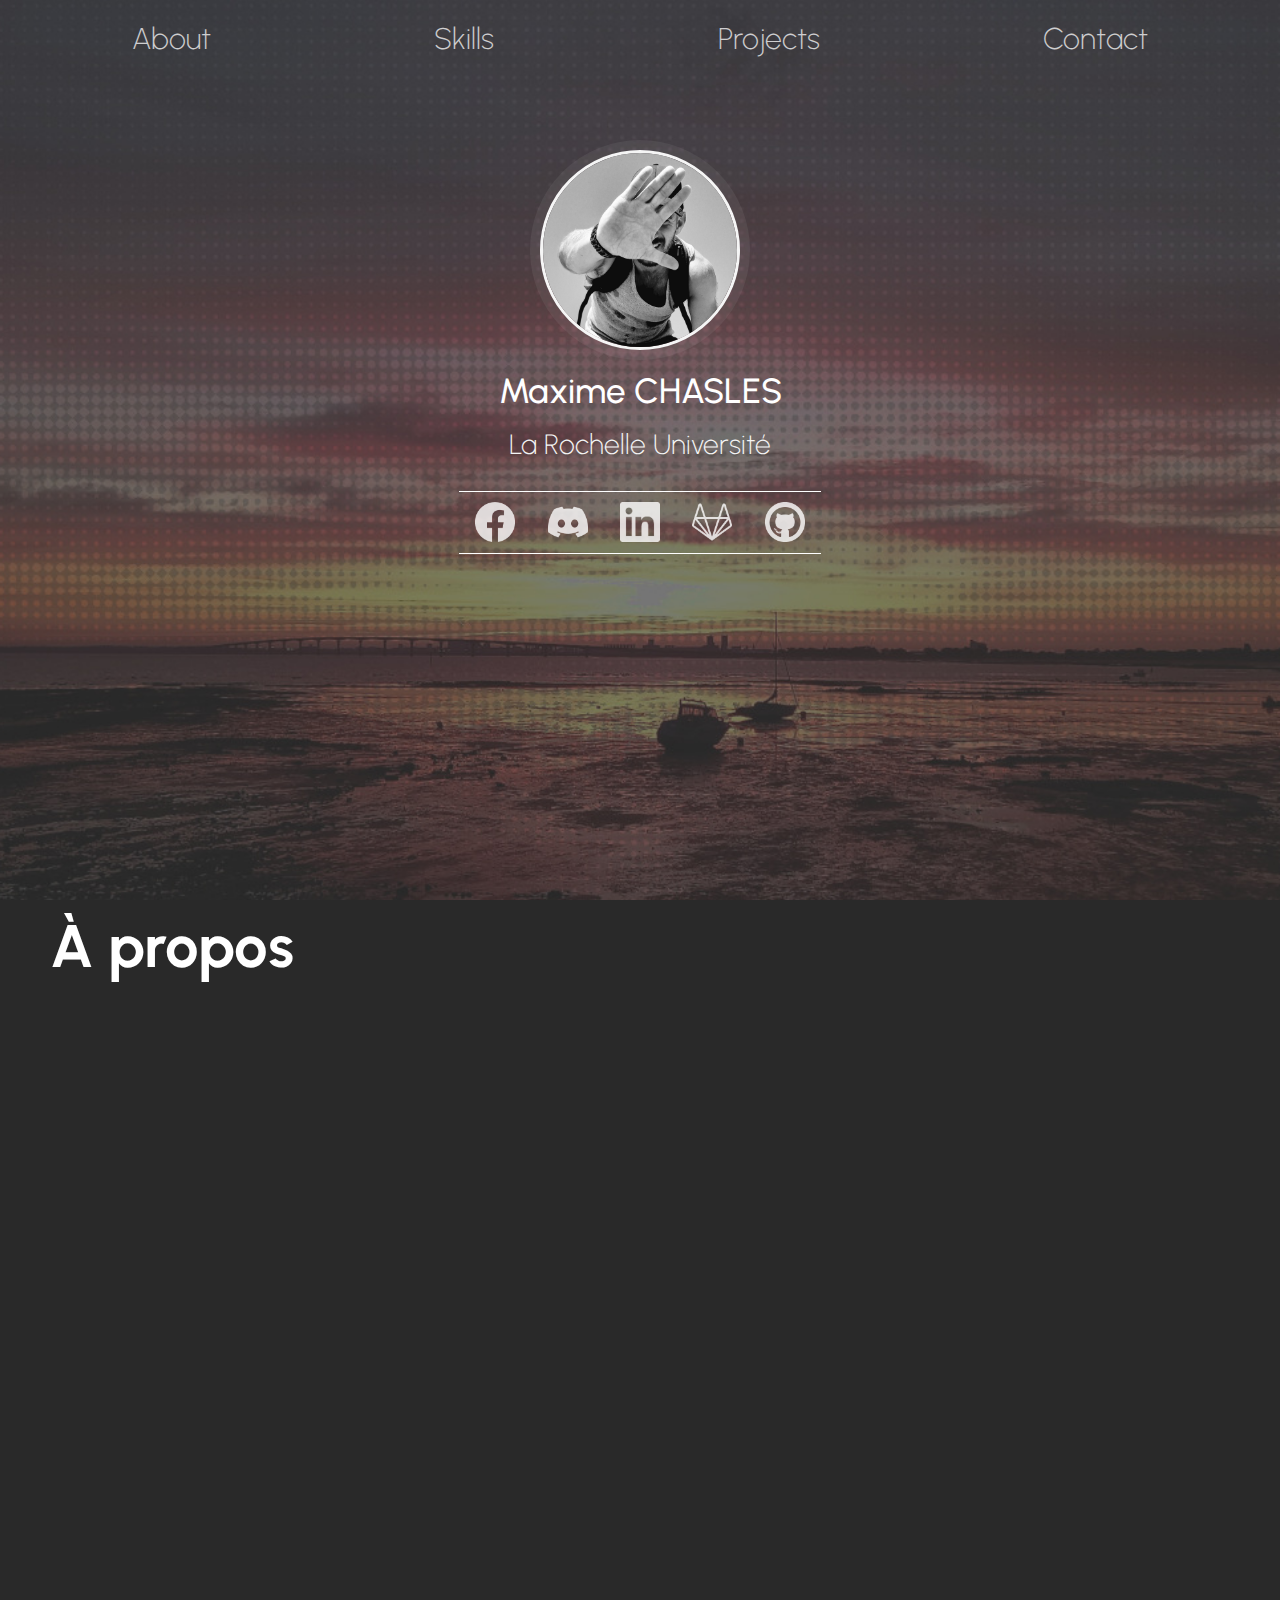
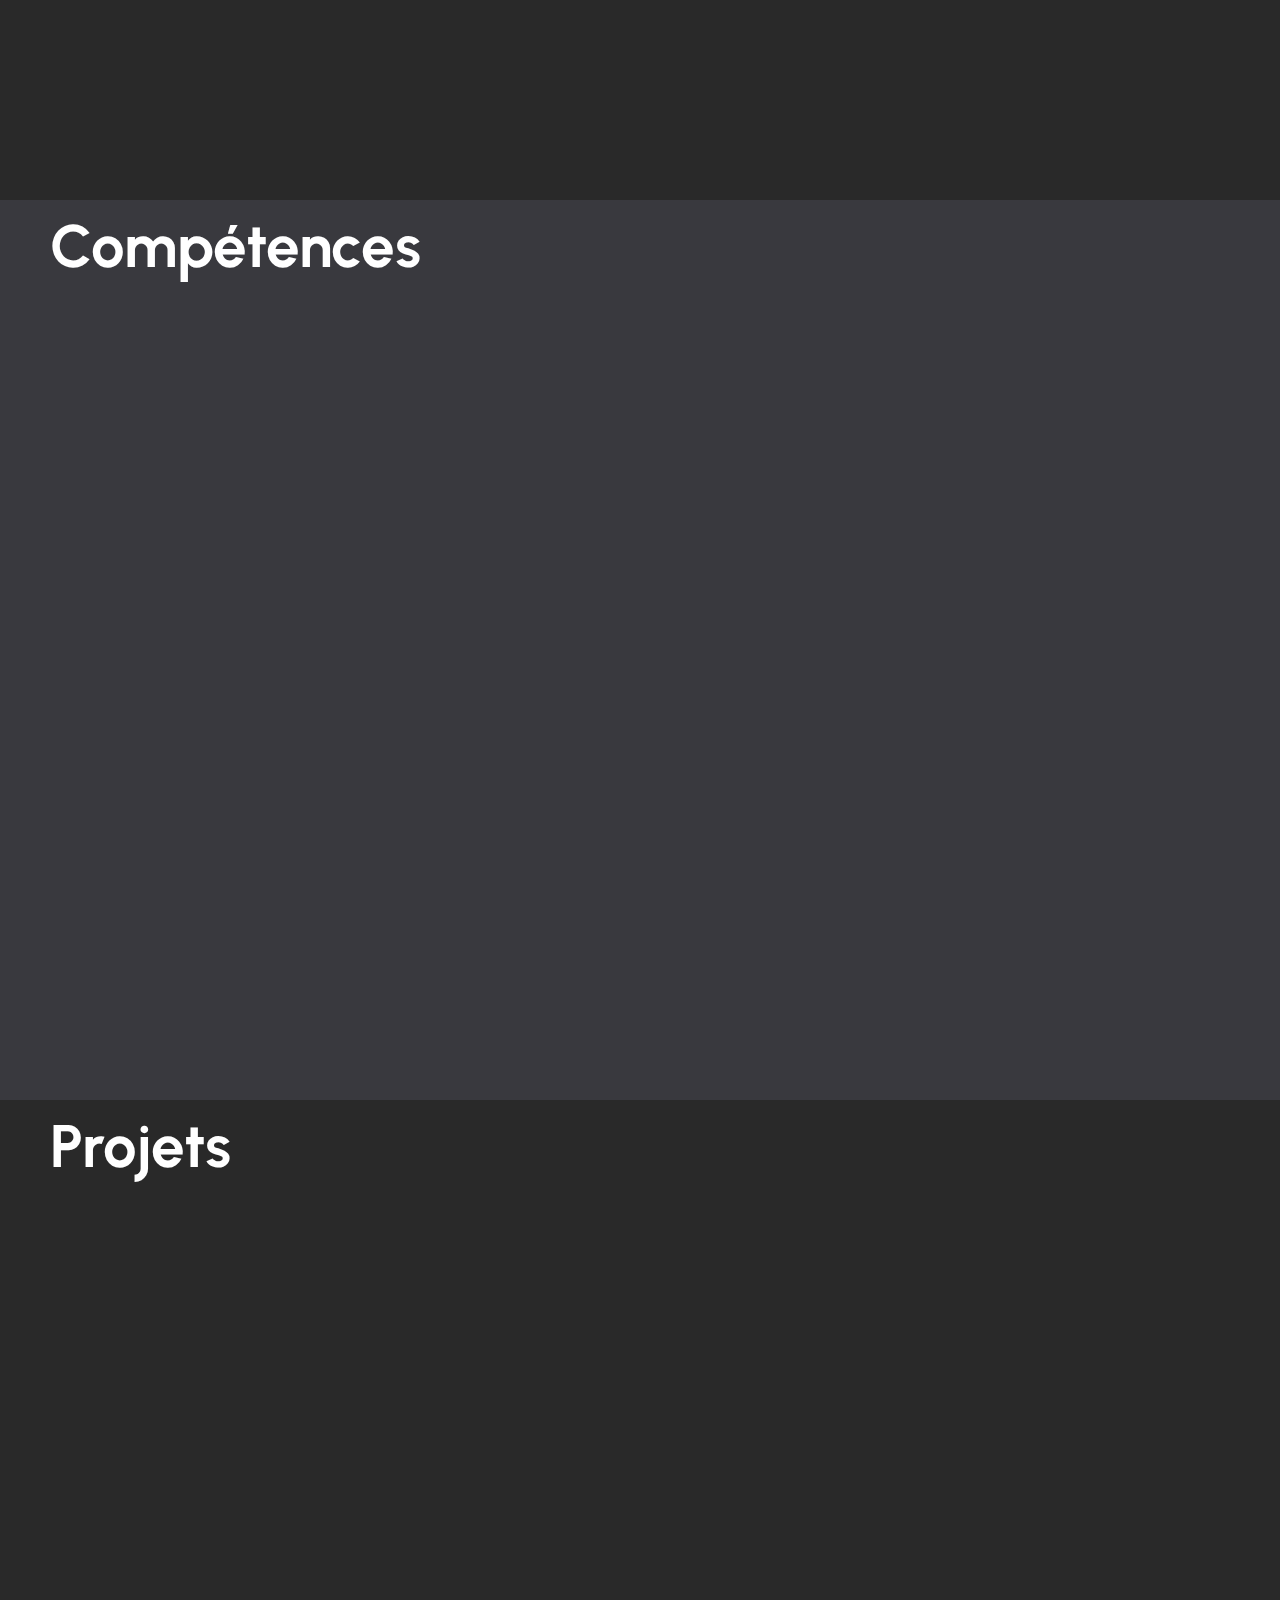
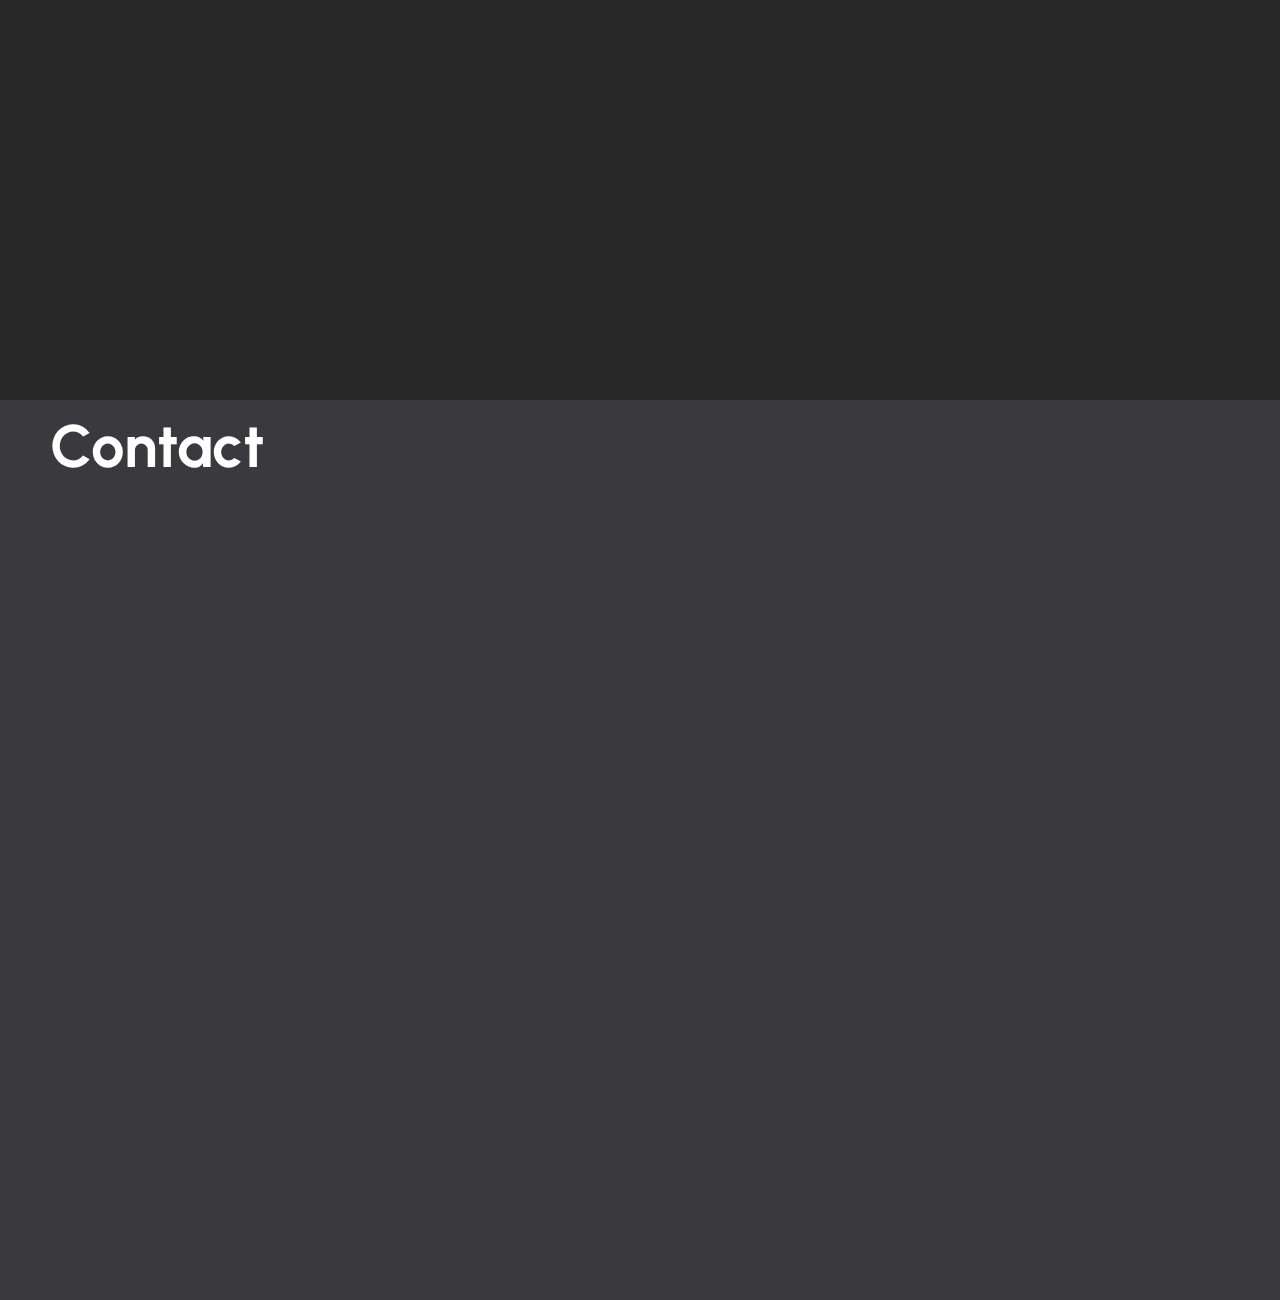
==== commit 5ed4c107: "navigation" ====
--- a/index.html
+++ b/index.html
@@ -12,22 +12,24 @@
 </head>
 <body>
 
-    <nav class="main_menu">
+    
+
+    <nav id="main-nav" class="main_menu">
 
         <img class="burger" src="../img/jpg/menu_40dp_FILL0_wght200_GRAD200_opsz40.png" alt="">
         <ul class="main_menu_links">
-            <li class="home"><a class="main_menu_link" href="/">Home</a></li>
-            <li><a class="main_menu_link" href="/">About</a></li>
-            <li><a class="main_menu_link" href="/">Skills</a></li>
-            <li><a class="main_menu_link" href="/">Projects</a></li>
-            <li><a class="main_menu_link" href="/">Contact</a></li>
+            <li class="home"><a class="main_menu_link" data-page="0" href="/">Home</a></li>
+            <li><a class="main_menu_link" data-page="1" href="/">About</a></li>
+            <li><a class="main_menu_link" data-page="2" href="/">Skills</a></li>
+            <li><a class="main_menu_link" data-page="3" href="/">Projects</a></li>
+            <li><a class="main_menu_link" data-page="4" href="/">Contact</a></li>
         </ul>
 
     </nav>
 
     <header id="cover" class="page">
 
-        <article class="my_card">
+        <article class="my_card visible">
             <img class="profile_img" src="./img/jpg/moutains.jpg" alt="">
             <div class="my_card__body">
                 <h1 class="my_card__name">Maxime CHASLES</h1>
@@ -46,9 +48,10 @@
 
     <main>
         <section id="about" class="page">
+            <h2 class="about__title">À propos</h2>
 
-            <article class="about">
-                <h2 class="about__title">À propos</h2>
+            <article class="about active">
+                
                 <div class="about__body">
                     <div class="about__img">
                         <div class="about__img-border"></div>
@@ -56,25 +59,34 @@
                     </div>
                     
                     <div class="about__bios">
-                        <p class="about__bio txt-left">Barman dans une autre vie...</p>
-                        <p class="about__bio">Je maîtrise le jargon de la mixologie, jongle avec les shakers et connais sur le bout des doigts la recette de plus d'une centaine de cocktails.</p>
-                        <p class="about__bio txt-center">... dorénavant étudiant en Informatique...</p>
-                        <p class="about__bio">Nouveau challenge, nouveau départ. J'aime la technologie, la programmation. Très rigoureux, autonome, curieux... Convaincu que le digital aura un rôle important dans les prochaines décennies, je veux faire parti de l'aventure !</p>
+                        <p class="about__bio">Lorem ipsum dolor sit amet, consectetur adipisicing elit. Rerum impedit nesciunt sequi provident in quasi esse odio molestias tenetur consequuntur labore quod corrupti reprehenderit aliquid porro, ab nostrum temporibus id.</p>
+                        <p class="about__bio">Lorem ipsum dolor sit amet consectetur adipisicing elit. Id debitis ex, vitae recusandae odit exercitationem laborum provident? Voluptate laboriosam quos fugiat quae! Odio inventore, sequi delectus fuga voluptate consequuntur unde.</p>
+                        <p class="about__bio">Lorem ipsum dolor, sit amet consectetur adipisicing elit. Reprehenderit consequuntur eius, distinctio, esse aperiam, dolore minus blanditiis hic odit dolores nisi. A recusandae incidunt omnis molestias, quidem iusto nulla nisi.</p>
                         <p class="about__bio txt-right">...to be continued.</p>
                     </div>
                 </div>
                 
-                </article>
+            </article>
 
 
         </section>
+
+
         <section id="skills" class="page">
+            <h2 class="skills__title">Compétences</h2>
 
-            
+    
 
         </section>
-        <section id="projects" class="page"></section>
-        <section id="contact" class="page"></section>
+
+        <section id="projects" class="page">
+            <h2 class="skills__title">Projets</h2>
+
+        </section>
+        <section id="contact" class="page">
+            <h2 class="skills__title">Contact</h2>
+
+        </section>
     </main>
     <footer class="main_footer">
 
--- a/css/main.css
+++ b/css/main.css
@@ -27,6 +27,13 @@
     padding: 0;
     box-sizing: border-box;
     font-size: 62.5%;
+}
+
+h2 {
+    margin: 1rem 5rem;
+    font-family: 'Urbanist';
+    color: white;
+    font-size: 3rem;
 }
 
 li {
@@ -80,7 +87,7 @@
 }
 
 .main_menu_links {  
-    display: flex;
+    display: none;
     align-items: center;
     justify-content: center;
     flex-direction: column;
@@ -92,6 +99,7 @@
 }
 
 .main_menu_links.active {
+  
     transition: all cubic-bezier(0.39, 0.575, 0.565, 1) 1s;
     transform: translateY(0);
     opacity: 1;
@@ -99,9 +107,15 @@
 
 .main_menu_links li {
     margin-bottom: 1.5rem;
-    opacity: 0;
+    /* opacity: 0;
     transform: translateY(9px);
-    transition: all ease-in 0.3s;
+    transition: all ease-in 0.3s; */
+}
+
+.main_menu_links li.active {
+    /* opacity: 1;
+    transform: translateY(0);
+    transition: all ease-in 0.3s; */
 }
 
 .main_menu_link {
@@ -112,11 +126,7 @@
     padding: 0 1rem;
 }
 
-.main_menu_links li.active {
-    opacity: 1;
-    transform: translateY(0);
-    transition: all ease-in 0.3s;
-}
+
 
 
 
@@ -210,11 +220,6 @@
     padding: 3rem;
 }
 
-.about__title {
-    font-family: 'Urbanist';
-    font-size: 3rem;
-    color: white;
-}
 
 .about__img {
     position: relative;
--- a/css/responsive.css
+++ b/css/responsive.css
@@ -64,6 +64,24 @@
  */
 @media screen and (min-width: 1024px) {
 
+    /*** GENERAL RULES ***/
+
+    h2 {
+        font-size: 6rem;
+    }
+
+    article {
+        opacity: 0;
+        transform: scale(0.95);
+        transition: all 0.35s ease-in-out;
+    }
+
+    article.visible {
+        opacity: 1;
+        transform: scale(1);
+        transition: all 0.35s ease-in-out;
+    }
+
     /** MENU **/
 
     .main_menu {
@@ -76,7 +94,8 @@
         display: none;
     }
 
-    .main_menu_links { 
+    .main_menu_links {
+        display: flex !important;
         transform: translateY(0%);
         justify-content: space-around;
         flex-direction: row;
@@ -92,11 +111,13 @@
         margin-bottom: 1.5rem;
         opacity: 0;
         transform: translateY(3px);
+        transition: all ease-in 0.3s;
     }
 
     .main_menu_links li.active {
         opacity: 1;
         transform: translateY(0);
+        transition: all ease-in 0.3s;
     }
 
 
@@ -144,4 +165,47 @@
         height: 4rem;
         width: 4rem;
     }
+
+    /*** ABOUT ***/
+
+    
+
+    .about {
+        /* padding: 3rem 6rem;  */
+    }
+
+    .about__body {
+        flex-direction: row;
+        height: 75%;
+        /* transform: translateY(50%); */
+        gap: 5rem;
+  
+    }
+
+    .about__img {
+        max-width: 40rem;
+        min-width: 40rem;
+        min-height: 40rem;
+        max-height: 40rem;
+    }
+
+    .about__img-content {
+        position: absolute;
+        top: 2rem;
+        left: 2rem;
+        width: 100%;
+    }
+
+    .about__img-border {
+        height: 40rem;
+    }
+
+    .about__bio {
+        font-size: 2rem;
+        margin-bottom: 2.5rem;
+    }
+
+    /*** SKILLS ***/
+
+
 }